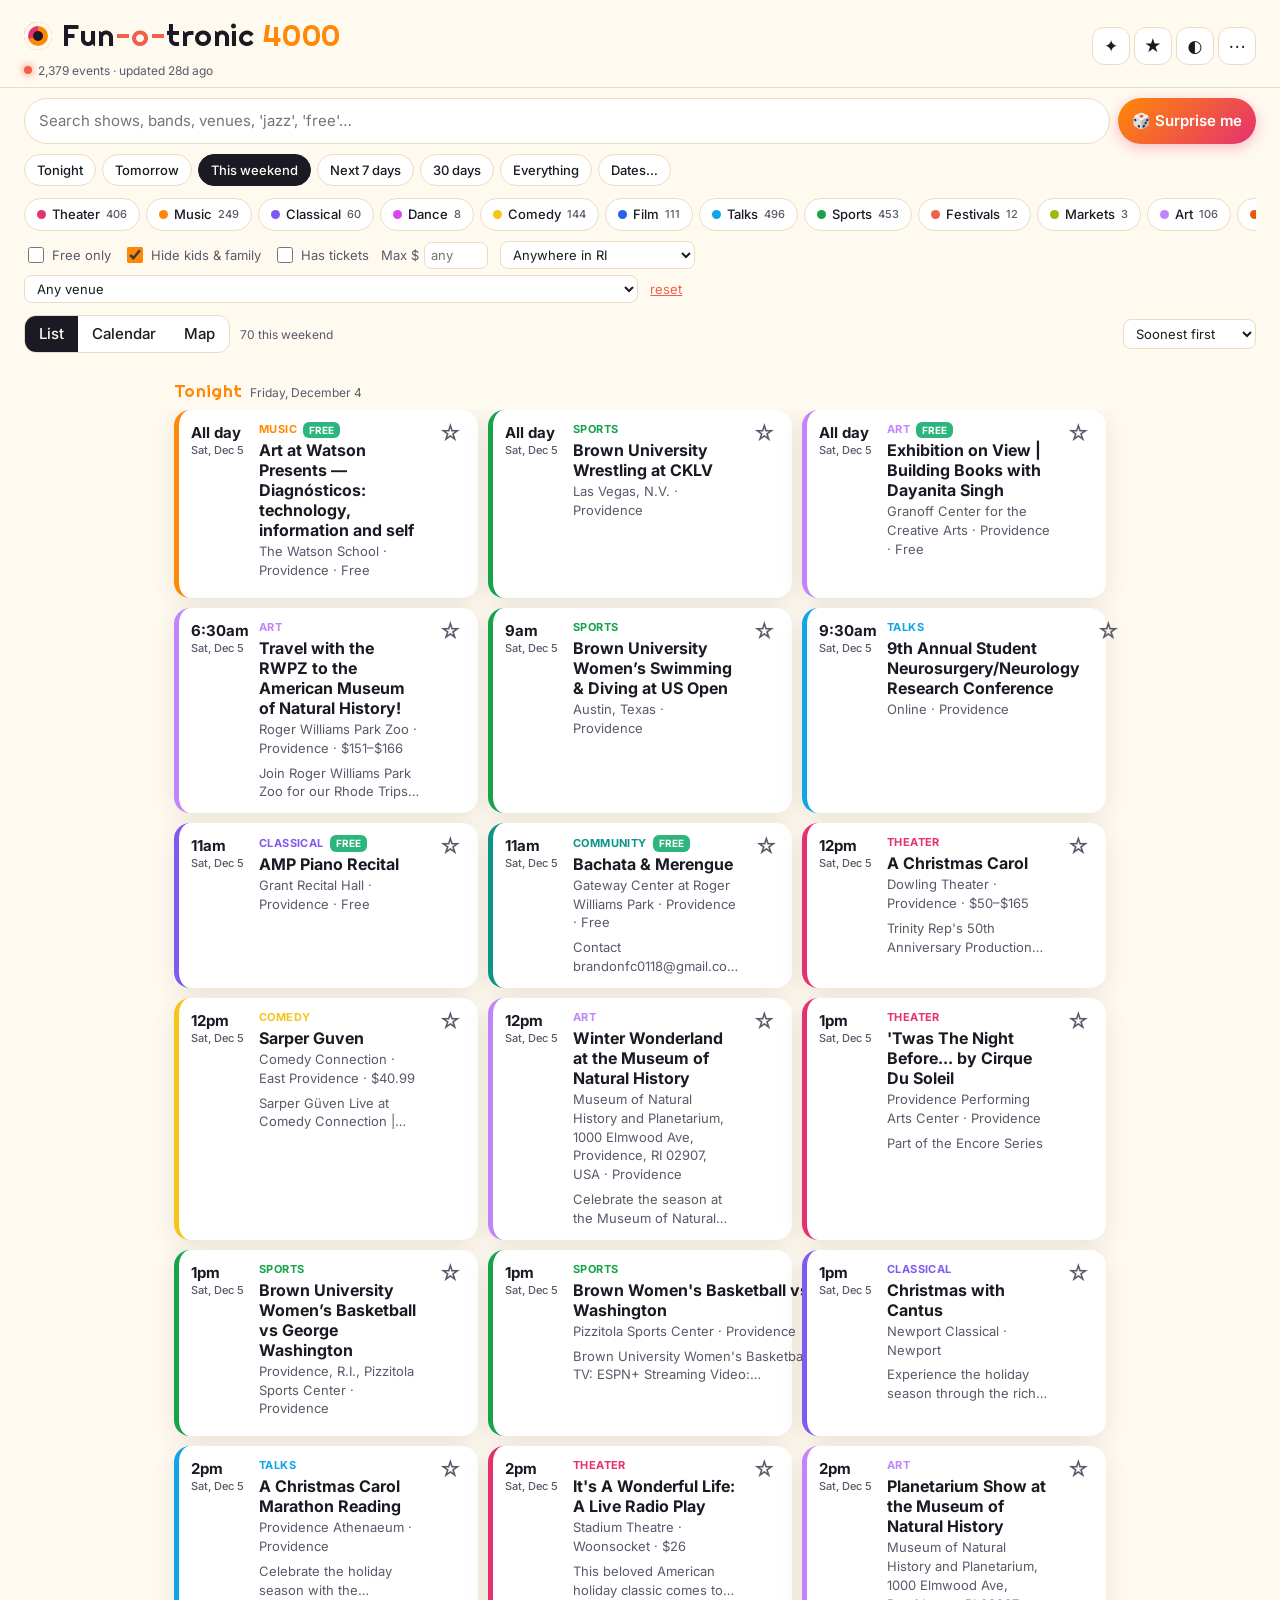
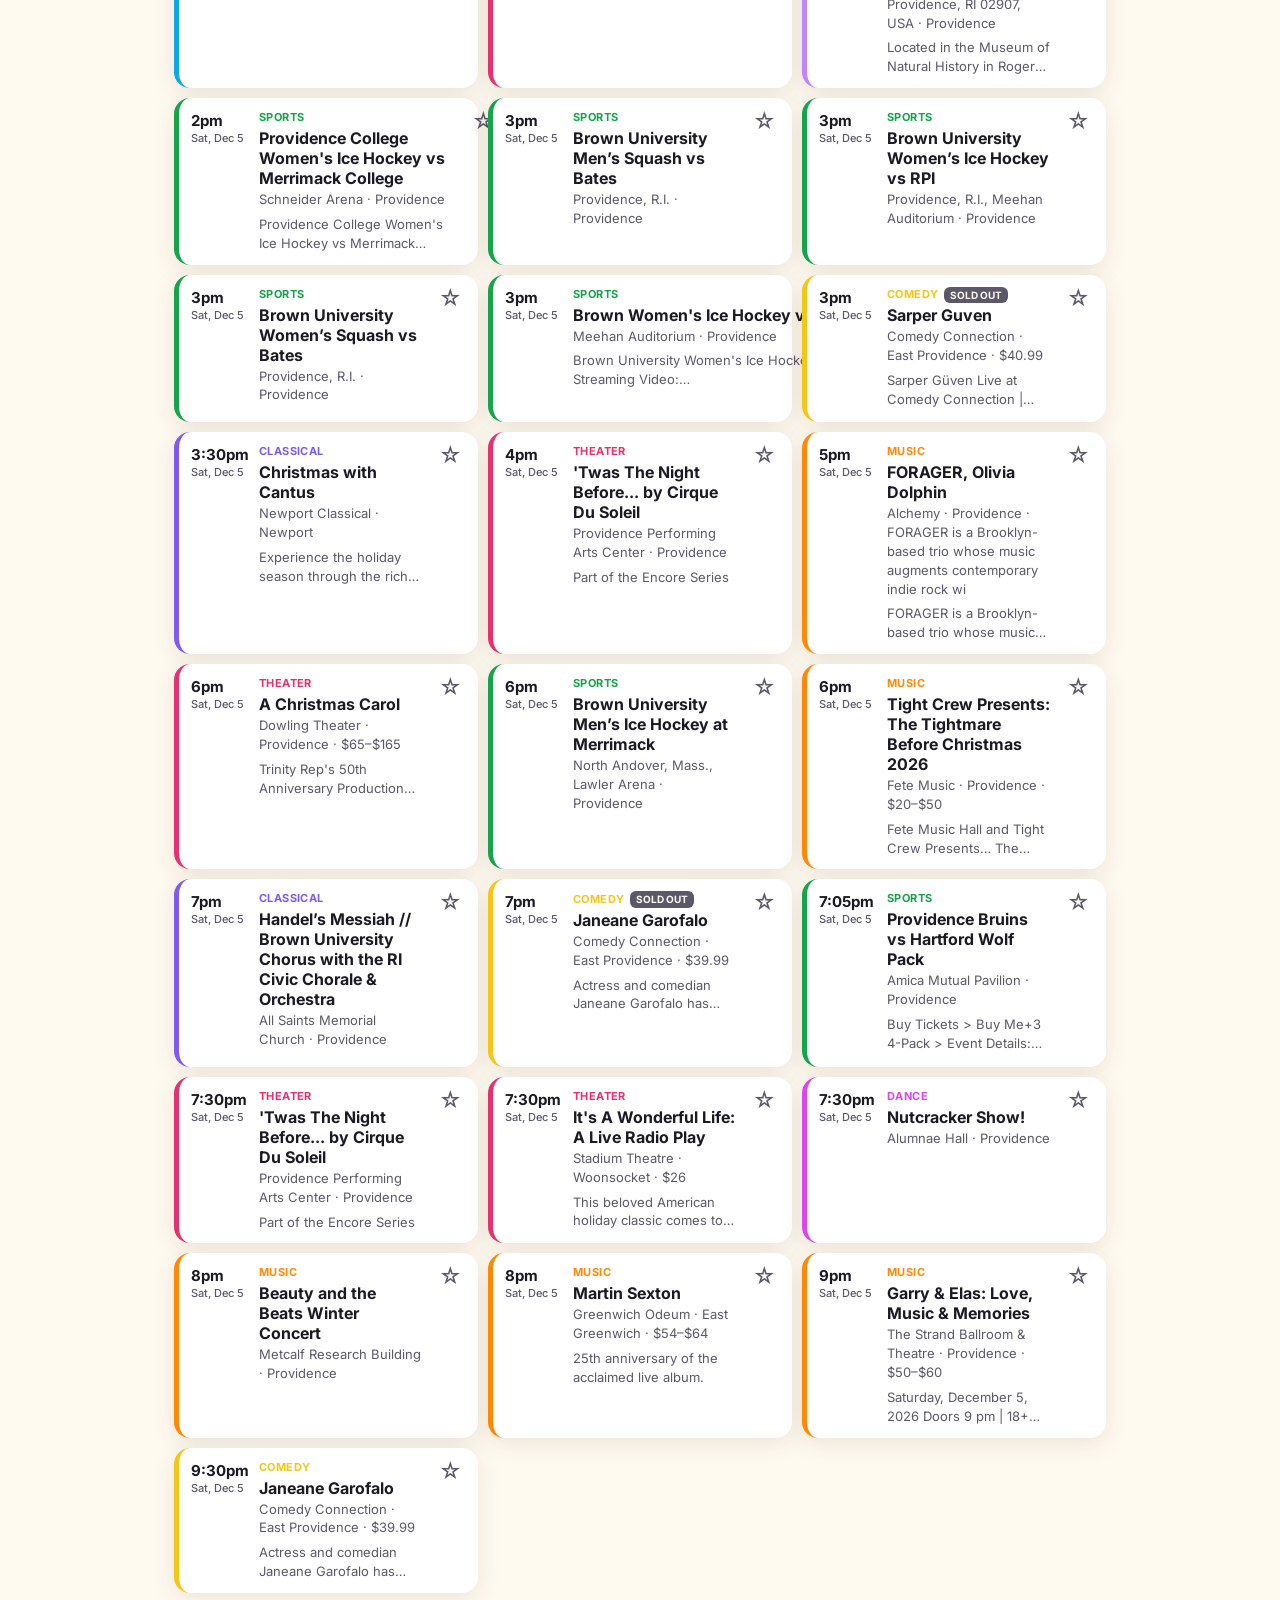
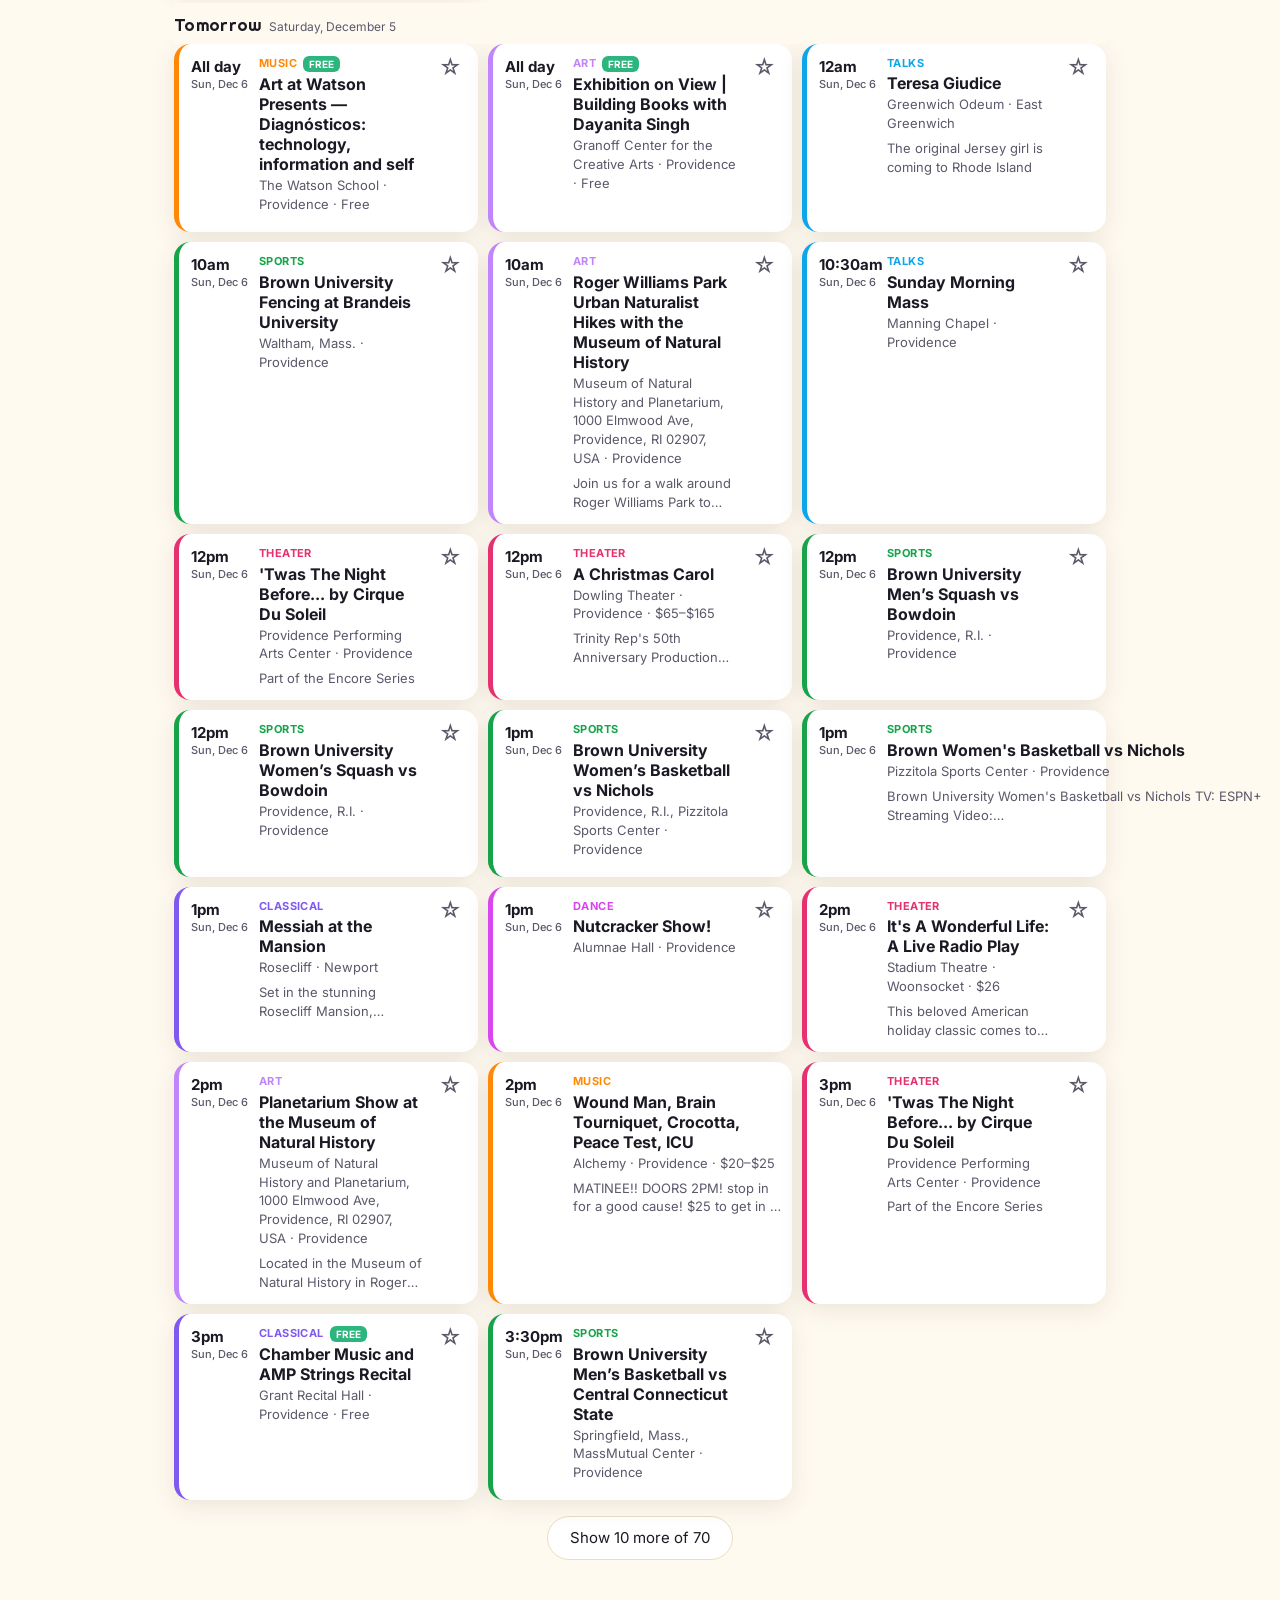
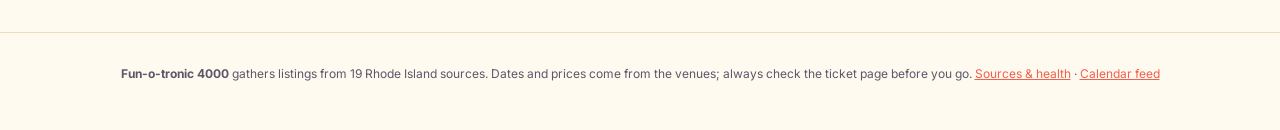
==== site/index.html @ 7a74b544 "Fun-o-tronic 4000: RI events aggregator — 19 scrapers, static app, 6-hourly refresh, digest Co-Autho" ====
<!doctype html>
<html lang="en">
<head>
<meta charset="utf-8">
<meta name="viewport" content="width=device-width, initial-scale=1, viewport-fit=cover">
<meta name="robots" content="noindex, nofollow">
<meta name="theme-color" content="#0f0e17">
<meta name="description" content="What's on in Providence and across Rhode Island — theater, music, film, talks, sports and more, in one place.">
<title>Fun-o-tronic 4000</title>
<link rel="icon" href="data:image/svg+xml,%3Csvg xmlns='http://www.w3.org/2000/svg' viewBox='0 0 64 64'%3E%3Ccircle cx='32' cy='32' r='30' fill='%23ff8906'/%3E%3Ccircle cx='32' cy='32' r='12' fill='%230f0e17'/%3E%3Ccircle cx='32' cy='32' r='5' fill='%23f25f4c'/%3E%3C/svg%3E">
<link rel="manifest" href="manifest.webmanifest">
<link rel="preconnect" href="https://fonts.googleapis.com">
<link rel="stylesheet" href="https://fonts.googleapis.com/css2?family=Righteous&family=Inter:wght@400;500;600;700&display=swap">
<link rel="stylesheet" href="style.css">
</head>
<body>
<header class="masthead">
  <div class="brand">
    <span class="dial" aria-hidden="true"><span></span></span>
    <h1>Fun<span class="o">-o-</span>tronic <span class="num">4000</span></h1>
  </div>
  <div class="status" id="status" title="When the listings were last refreshed">
    <span class="led" id="led"></span><span id="statusText">warming up…</span>
  </div>
  <div class="masthead-actions">
    <button class="icon-btn" id="btnNew" title="New since your last visit" aria-label="What's new"><span class="ico">✦</span><span class="badge" id="newCount" hidden></span></button>
    <button class="icon-btn" id="btnStars" title="Your picks" aria-label="Your picks">★<span class="badge" id="starCount" hidden></span></button>
    <button class="icon-btn" id="btnTheme" title="Light / dark" aria-label="Toggle theme">◐</button>
    <button class="icon-btn" id="btnMore" title="Subscribe & settings" aria-label="Settings">⋯</button>
  </div>
</header>

<nav class="panel" aria-label="Filters">
  <div class="search-row">
    <input type="search" id="q" placeholder="Search shows, bands, venues, 'jazz', 'free'…" autocomplete="off" aria-label="Search">
    <button class="surprise" id="btnSurprise" title="Pick something for me">🎲 Surprise me</button>
  </div>

  <div class="chips when" id="whenChips" role="tablist" aria-label="When">
    <button data-when="tonight">Tonight</button>
    <button data-when="tomorrow">Tomorrow</button>
    <button data-when="weekend" class="on">This weekend</button>
    <button data-when="week">Next 7 days</button>
    <button data-when="month">30 days</button>
    <button data-when="all">Everything</button>
    <button data-when="custom" id="customWhen">Dates…</button>
  </div>
  <div class="custom-range" id="customRange" hidden>
    <label>From <input type="date" id="fromDate"></label>
    <label>To <input type="date" id="toDate"></label>
  </div>

  <div class="chips cats" id="catChips" aria-label="Categories"></div>

  <div class="toggles">
    <label class="tog"><input type="checkbox" id="freeOnly"> Free only</label>
    <label class="tog"><input type="checkbox" id="hideKids" checked> Hide kids &amp; family</label>
    <label class="tog"><input type="checkbox" id="ticketsOnly"> Has tickets</label>
    <label class="tog price">Max $<input type="number" id="maxPrice" min="0" step="5" placeholder="any" inputmode="numeric"></label>
    <select id="areaSel" aria-label="Area">
      <option value="">Anywhere in RI</option>
      <option value="hill">College Hill &amp; East Side</option>
      <option value="pvd">Providence</option>
      <option value="metro">Providence metro</option>
      <option value="newport">Newport &amp; the islands</option>
      <option value="south">South County &amp; Westerly</option>
      <option value="north">Blackstone Valley &amp; north</option>
    </select>
    <select id="venueSel" aria-label="Venue"><option value="">Any venue</option></select>
    <button class="linkish" id="btnReset">reset</button>
  </div>
</nav>

<div class="viewbar">
  <div class="seg" role="tablist" aria-label="View">
    <button data-view="list" class="on">List</button>
    <button data-view="cal">Calendar</button>
    <button data-view="map">Map</button>
  </div>
  <div class="count" id="count"></div>
  <select id="sortSel" aria-label="Sort">
    <option value="time">Soonest first</option>
    <option value="new">Newest listings</option>
    <option value="price">Cheapest first</option>
    <option value="az">A → Z</option>
  </select>
</div>

<main id="main">
  <section id="listView" class="view"></section>
  <section id="calView" class="view" hidden>
    <div class="cal-head">
      <button id="calPrev" aria-label="Previous month">‹</button>
      <h2 id="calTitle"></h2>
      <button id="calNext" aria-label="Next month">›</button>
    </div>
    <div class="cal-grid" id="calGrid"></div>
    <div id="calDay"></div>
  </section>
  <section id="mapView" class="view" hidden>
    <div id="map"></div>
    <p class="hint">Tap a pin for that venue's upcoming shows. Pins are sized by how much is on.</p>
  </section>
</main>

<footer class="foot">
  <p><strong>Fun-o-tronic 4000</strong> gathers listings from <span id="srcCount">—</span> Rhode Island sources. Dates and prices come from the venues; always check the ticket page before you go.
  <a href="#" id="btnSources">Sources &amp; health</a> · <a href="feed.ics" id="feedLink">Calendar feed</a></p>
</footer>

<!-- Event detail sheet -->
<div class="sheet-backdrop" id="backdrop" hidden></div>
<aside class="sheet" id="sheet" hidden aria-modal="true" role="dialog"></aside>

<!-- Toast -->
<div class="toast" id="toast" hidden></div>

<template id="tplCard">
  <article class="card" tabindex="0">
    <div class="when"><span class="t"></span><span class="d"></span></div>
    <div class="body">
      <div class="top">
        <span class="cat"></span>
        <span class="flags"></span>
      </div>
      <h3 class="title"></h3>
      <div class="where"></div>
      <p class="sum"></p>
    </div>
    <button class="star" aria-label="Save">☆</button>
  </article>
</template>

<script src="app.js" defer></script>
</body>
</html>
---- site/style.css ----
/* Fun-o-tronic 4000 — warm, lively, a little bit jukebox. Mobile first. */
:root {
  --bg: #fffaf0;
  --bg2: #fff3df;
  --panel: #ffffff;
  --ink: #1b1a24;
  --ink2: #5b586a;
  --line: #ecdcc3;
  --accent: #ff8906;
  --accent2: #f25f4c;
  --accent3: #e53170;
  --ok: #2cb67d;
  --shadow: 0 6px 24px rgba(60, 30, 0, .10);
  --radius: 16px;
  --font-display: "Righteous", "Inter", system-ui, sans-serif;
  --font: "Inter", system-ui, -apple-system, Segoe UI, Roboto, sans-serif;
  /* category colours */
  --c-theater: #e53170; --c-music: #ff8906; --c-classical: #7f5af0; --c-dance: #d946ef;
  --c-comedy: #f5c518; --c-film: #2563eb; --c-talk: #0ea5e9; --c-sports: #16a34a;
  --c-festival: #f25f4c; --c-market: #a3b60a; --c-art: #c084fc; --c-family: #fb7185;
  --c-food: #ea580c; --c-community: #0d9488; --c-other: #94a3b8;
}
@media (prefers-color-scheme: dark) {
  :root:not([data-theme="light"]) {
    --bg: #0f0e17; --bg2: #16151f; --panel: #1c1b27; --ink: #fffffe; --ink2: #a7a9be;
    --line: #2a2838; --shadow: 0 8px 28px rgba(0,0,0,.45);
  }
}
:root[data-theme="dark"] {
  --bg: #0f0e17; --bg2: #16151f; --panel: #1c1b27; --ink: #fffffe; --ink2: #a7a9be;
  --line: #2a2838; --shadow: 0 8px 28px rgba(0,0,0,.45);
}

* { box-sizing: border-box; }
html { -webkit-text-size-adjust: 100%; }
body {
  margin: 0; background: var(--bg); color: var(--ink); font-family: var(--font);
  font-size: 15px; line-height: 1.45;
  padding-bottom: env(safe-area-inset-bottom);
}
a { color: var(--accent2); }
button, input, select { font: inherit; color: inherit; }
button { cursor: pointer; }
[hidden] { display: none !important; }

/* ---------- masthead ---------- */
.masthead {
  display: grid; grid-template-columns: 1fr auto; grid-template-areas: "brand actions" "status actions"; align-items: center; gap: 4px 12px;
  padding: 12px 16px 6px; background: var(--bg);
  position: sticky; top: 0; z-index: 20; border-bottom: 1px solid var(--line);
}
.brand { grid-area: brand; display: flex; align-items: center; gap: 10px; min-width: 0; }
.brand h1 {
  font-family: var(--font-display); font-weight: 400; font-size: 21px; margin: 0; letter-spacing: .5px;
  white-space: nowrap; overflow: hidden; text-overflow: ellipsis;
}
.brand .o { color: var(--accent2); }
.brand .num { color: var(--accent); }
.dial {
  width: 28px; height: 28px; border-radius: 50%; flex: none;
  background: conic-gradient(var(--accent) 0 70%, var(--accent3) 70% 100%);
  display: grid; place-items: center; box-shadow: inset 0 0 0 4px var(--bg);
}
.dial span { width: 10px; height: 10px; border-radius: 50%; background: var(--ink); }
.status { grid-area: status; font-size: 12px; color: var(--ink2); display: flex; align-items: center; gap: 6px; }
.led { width: 8px; height: 8px; border-radius: 50%; background: var(--ok); box-shadow: 0 0 8px var(--ok); animation: blink 2.4s infinite; }
.led.warn { background: var(--accent); box-shadow: 0 0 8px var(--accent); }
.led.bad { background: var(--accent2); box-shadow: 0 0 8px var(--accent2); animation: none; }
@keyframes blink { 50% { opacity: .35; } }
.masthead-actions { grid-area: actions; display: flex; gap: 4px; }
.icon-btn {
  position: relative; width: 38px; height: 38px; border-radius: 12px; border: 1px solid var(--line);
  background: var(--panel); font-size: 17px; display: grid; place-items: center;
}
.icon-btn .badge {
  position: absolute; top: -6px; right: -6px; min-width: 18px; height: 18px; padding: 0 5px;
  border-radius: 9px; background: var(--accent3); color: #fff; font-size: 11px; font-weight: 700;
  display: grid; place-items: center; line-height: 1;
}
.icon-btn.lit { border-color: var(--accent); color: var(--accent); }

/* ---------- filter panel ---------- */
.panel { padding: 10px 16px 6px; display: grid; gap: 8px; }
.search-row { display: flex; gap: 8px; }
#q {
  flex: 1; min-width: 0; padding: 11px 14px; border-radius: 999px; border: 1px solid var(--line);
  background: var(--panel); outline: none;
}
#q:focus { border-color: var(--accent); box-shadow: 0 0 0 3px rgba(255,137,6,.2); }
.surprise {
  border: none; border-radius: 999px; padding: 0 14px; background: linear-gradient(135deg, var(--accent), var(--accent3));
  color: #fff; font-weight: 600; white-space: nowrap; box-shadow: 0 4px 14px rgba(229,49,112,.3);
}
.surprise:active { transform: scale(.97); }

.chips { display: flex; gap: 6px; overflow-x: auto; scrollbar-width: none; padding: 2px 0; -webkit-overflow-scrolling: touch; }
.chips::-webkit-scrollbar { display: none; }
.chips button {
  flex: none; border: 1px solid var(--line); background: var(--panel); color: var(--ink);
  padding: 6px 12px; border-radius: 999px; font-size: 13px; font-weight: 500; display: inline-flex; align-items: center; gap: 6px;
}
.chips.when button.on { background: var(--ink); color: var(--bg); border-color: var(--ink); }
.chips.cats button .dot { width: 9px; height: 9px; border-radius: 50%; background: var(--cc, var(--c-other)); }
.chips.cats button.on { border-color: var(--cc); background: color-mix(in srgb, var(--cc) 18%, var(--panel)); }
.chips.cats button .n { color: var(--ink2); font-size: 11px; }
.custom-range { display: flex; gap: 12px; font-size: 13px; color: var(--ink2); }
.custom-range input { margin-left: 4px; padding: 4px 6px; border-radius: 8px; border: 1px solid var(--line); background: var(--panel); }

.toggles { display: flex; flex-wrap: wrap; gap: 6px 12px; align-items: center; font-size: 13px; }
.tog { display: inline-flex; align-items: center; gap: 5px; color: var(--ink2); }
.tog input[type=checkbox] { accent-color: var(--accent); width: 16px; height: 16px; }
.tog.price input { width: 64px; padding: 3px 6px; border-radius: 8px; border: 1px solid var(--line); background: var(--panel); }
.toggles select { padding: 4px 8px; border-radius: 8px; border: 1px solid var(--line); background: var(--panel); max-width: 48vw; }
.linkish { border: none; background: none; color: var(--accent2); text-decoration: underline; padding: 0; }

/* ---------- view bar ---------- */
.viewbar { display: flex; align-items: center; gap: 10px; padding: 6px 16px; }
.seg { display: inline-flex; border: 1px solid var(--line); border-radius: 12px; overflow: hidden; background: var(--panel); }
.seg button { border: none; background: none; padding: 7px 14px; font-weight: 500; }
.seg button.on { background: var(--ink); color: var(--bg); }
.count { flex: 1; font-size: 12px; color: var(--ink2); }
#sortSel { padding: 5px 8px; border-radius: 8px; border: 1px solid var(--line); background: var(--panel); font-size: 13px; }

/* ---------- list ---------- */
main { padding: 0 16px 24px; max-width: 980px; margin: 0 auto; }
.day-head {
  position: sticky; top: 61px; z-index: 5; background: var(--bg); padding: 10px 0 6px; margin-top: 10px;
  font-family: var(--font-display); font-size: 17px; letter-spacing: .3px; display: flex; align-items: baseline; gap: 8px;
}
.day-head small { font-family: var(--font); color: var(--ink2); font-size: 12px; letter-spacing: 0; }
.day-head.today { color: var(--accent); }
.card {
  display: grid; grid-template-columns: 58px 1fr 36px; gap: 10px; padding: 12px 10px 12px 12px; margin: 8px 0;
  background: var(--panel); border-radius: var(--radius); box-shadow: var(--shadow); border-left: 5px solid var(--cc, var(--c-other));
  cursor: pointer; outline: none; transition: transform .12s;
}
.card:active { transform: scale(.995); }
.card:focus-visible { box-shadow: 0 0 0 3px var(--accent); }
.card .when { display: flex; flex-direction: column; font-weight: 700; font-size: 15px; line-height: 1.2; padding-top: 2px; }
.card .when .d { font-weight: 500; font-size: 11px; color: var(--ink2); margin-top: 2px; }
.card .top { display: flex; gap: 6px; align-items: center; flex-wrap: wrap; margin-bottom: 2px; }
.cat { font-size: 11px; font-weight: 700; letter-spacing: .4px; text-transform: uppercase; color: var(--cc, var(--c-other)); }
.flags { display: inline-flex; gap: 4px; }
.flag { font-size: 10px; font-weight: 700; padding: 1px 6px; border-radius: 6px; background: var(--bg2); color: var(--ink2); }
.flag.free { background: var(--ok); color: #fff; }
.flag.new { background: var(--accent3); color: #fff; }
.flag.sale { background: var(--accent); color: #fff; }
.flag.soldout { background: var(--ink2); color: var(--bg); }
.card .title { margin: 0; font-size: 16px; font-weight: 700; line-height: 1.25; }
.card .where { color: var(--ink2); font-size: 13px; margin-top: 2px; }
.card .sum { margin: 6px 0 0; font-size: 13px; color: var(--ink2); display: -webkit-box; -webkit-line-clamp: 2; -webkit-box-orient: vertical; overflow: hidden; }
.card .star { border: none; background: none; font-size: 22px; color: var(--ink2); align-self: start; padding: 0; line-height: 1; }
.card .star.on { color: var(--accent); }
.empty { text-align: center; color: var(--ink2); padding: 48px 16px; }
.empty h3 { font-family: var(--font-display); font-weight: 400; color: var(--ink); }
.more { display: block; margin: 16px auto; padding: 10px 22px; border-radius: 999px; border: 1px solid var(--line); background: var(--panel); }

@media (min-width: 720px) {
  .masthead { padding: 14px 24px 8px; }
  .brand h1 { font-size: 30px; }
  .panel, .viewbar { padding-left: 24px; padding-right: 24px; }
  main { padding: 0 24px 32px; }
  .cards-grid { display: grid; grid-template-columns: repeat(auto-fill, minmax(300px, 1fr)); gap: 10px; }
  .cards-grid .card { margin: 0; }
}

/* ---------- calendar ---------- */
.cal-head { display: flex; align-items: center; justify-content: space-between; padding: 12px 0 6px; }
.cal-head h2 { font-family: var(--font-display); font-weight: 400; font-size: 20px; margin: 0; }
.cal-head button { width: 36px; height: 36px; border-radius: 10px; border: 1px solid var(--line); background: var(--panel); font-size: 20px; }
.cal-grid { display: grid; grid-template-columns: repeat(7, 1fr); gap: 4px; }
.cal-grid .dow { text-align: center; font-size: 11px; color: var(--ink2); padding: 4px 0; text-transform: uppercase; letter-spacing: .5px; }
.cal-cell {
  aspect-ratio: 1 / 1.05; border-radius: 10px; background: var(--panel); border: 1px solid var(--line); padding: 4px;
  display: flex; flex-direction: column; align-items: flex-start; font-size: 12px; cursor: pointer; position: relative; overflow: hidden;
}
.cal-cell.pad { background: transparent; border-color: transparent; cursor: default; }
.cal-cell.today { border-color: var(--accent); }
.cal-cell.sel { background: var(--ink); color: var(--bg); }
.cal-cell .n { font-weight: 600; }
.cal-cell .cnt { margin-top: auto; font-size: 10px; color: var(--ink2); }
.cal-cell.sel .cnt { color: var(--bg); opacity: .8; }
.cal-cell .dots { display: flex; flex-wrap: wrap; gap: 2px; margin-top: 3px; }
.cal-cell .dots i { width: 6px; height: 6px; border-radius: 50%; display: block; }
.cal-cell .heat { position: absolute; inset: auto 0 0 0; height: 3px; background: var(--accent); opacity: .7; }
#calDay { margin-top: 12px; }

/* ---------- map ---------- */
#map { height: 62vh; min-height: 360px; border-radius: var(--radius); overflow: hidden; margin-top: 10px; box-shadow: var(--shadow); background: var(--bg2); }
.hint { color: var(--ink2); font-size: 12px; text-align: center; }
.leaflet-popup-content { font-family: var(--font); font-size: 13px; }
.leaflet-popup-content a { display: block; margin-top: 4px; }

/* ---------- sheet ---------- */
.sheet-backdrop { position: fixed; inset: 0; background: rgba(0,0,0,.45); z-index: 40; backdrop-filter: blur(2px); }
.sheet {
  position: fixed; left: 0; right: 0; bottom: 0; z-index: 50; max-height: 92vh; overflow: auto;
  background: var(--panel); border-radius: 22px 22px 0 0; box-shadow: 0 -10px 40px rgba(0,0,0,.3);
  padding: 8px 18px calc(20px + env(safe-area-inset-bottom)); animation: up .22s ease-out;
}
@keyframes up { from { transform: translateY(40px); opacity: 0; } }
@media (min-width: 720px) {
  .sheet { left: 50%; right: auto; bottom: auto; top: 6vh; width: 620px; transform: translateX(-50%); border-radius: 22px; max-height: 88vh; }
}
.sheet .grip { width: 44px; height: 5px; border-radius: 3px; background: var(--line); margin: 4px auto 12px; }
.sheet .hero { width: calc(100% + 36px); margin: 0 -18px 12px; max-height: 240px; object-fit: cover; display: block; }
.sheet h2 { font-size: 22px; line-height: 1.2; margin: 6px 0 4px; }
.sheet .meta { color: var(--ink2); font-size: 14px; display: grid; gap: 3px; margin: 8px 0 12px; }
.sheet .meta b { color: var(--ink); font-weight: 600; }
.sheet .actions { display: flex; flex-wrap: wrap; gap: 8px; margin: 14px 0; }
.btn {
  border: 1px solid var(--line); background: var(--bg2); color: var(--ink); padding: 10px 14px; border-radius: 12px;
  font-weight: 600; text-decoration: none; display: inline-flex; align-items: center; gap: 6px; font-size: 14px;
}
.btn.primary { background: var(--accent); border-color: var(--accent); color: #1b1a24; }
.btn.tickets { background: var(--accent3); border-color: var(--accent3); color: #fff; }
.sheet .desc { font-size: 14px; color: var(--ink); white-space: pre-line; }
.sheet .desc.clamp { display: -webkit-box; -webkit-line-clamp: 6; -webkit-box-orient: vertical; overflow: hidden; }
.sheet .fine { font-size: 12px; color: var(--ink2); margin-top: 14px; }
.sheet .close { position: absolute; top: 10px; right: 12px; width: 34px; height: 34px; border-radius: 50%; border: none; background: var(--bg2); font-size: 18px; }
.sheet .conflict { background: color-mix(in srgb, var(--accent2) 15%, var(--panel)); border: 1px solid var(--accent2); padding: 8px 10px; border-radius: 10px; font-size: 13px; margin: 8px 0; }

.sheet .list-sm .card { box-shadow: none; border: 1px solid var(--line); border-left-width: 5px; }
.health { font-size: 13px; }
.health table { width: 100%; border-collapse: collapse; }
.health td { padding: 5px 4px; border-bottom: 1px solid var(--line); vertical-align: top; }
.health .bad td:first-child { color: var(--accent2); }
.health code { font-size: 11px; color: var(--ink2); word-break: break-all; }
.kv { display: grid; gap: 10px; font-size: 14px; }
.kv input[type=url], .kv input[type=text] { width: 100%; padding: 9px 12px; border-radius: 10px; border: 1px solid var(--line); background: var(--bg); }

/* ---------- toast ---------- */
.toast {
  position: fixed; left: 50%; bottom: 24px; transform: translateX(-50%); z-index: 60; background: var(--ink); color: var(--bg);
  padding: 10px 16px; border-radius: 999px; font-size: 14px; box-shadow: var(--shadow); max-width: 90vw;
}

/* ---------- footer ---------- */
.foot { padding: 20px 16px 36px; color: var(--ink2); font-size: 12px; text-align: center; border-top: 1px solid var(--line); margin-top: 24px; }
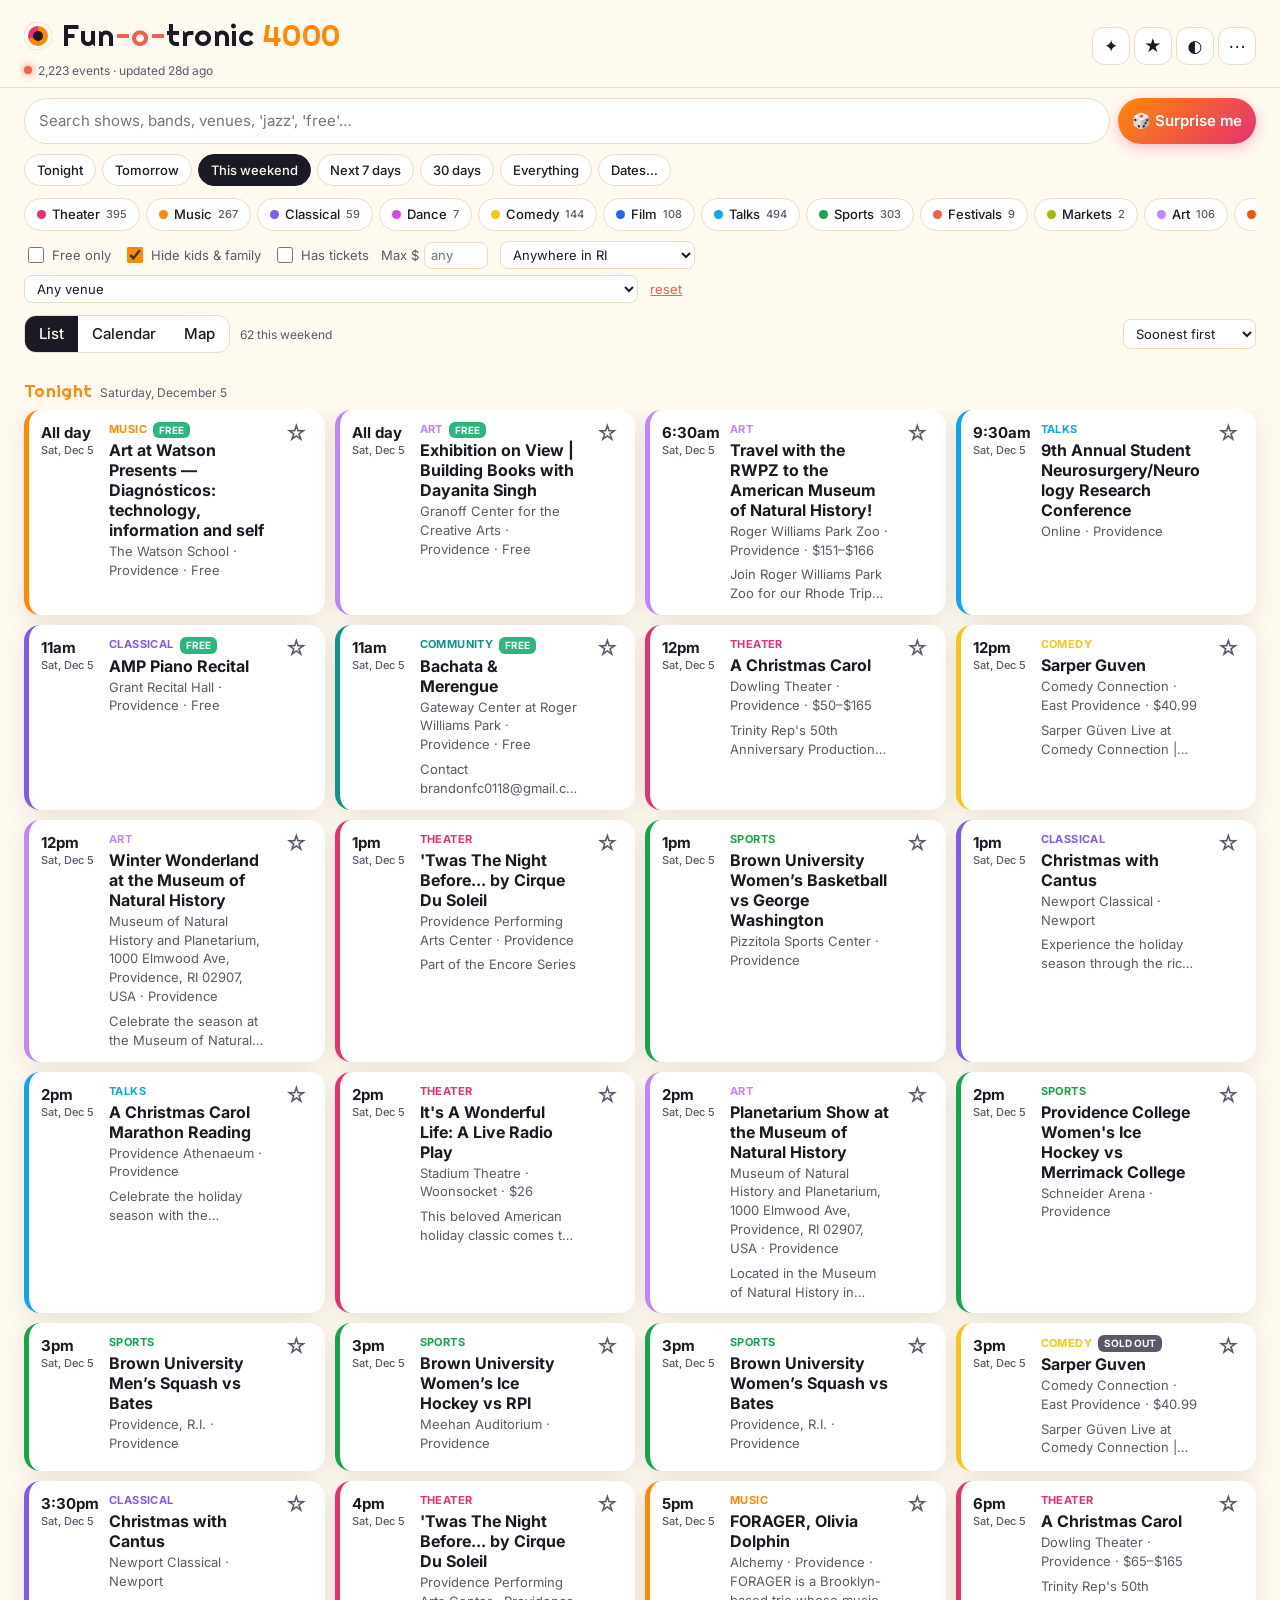
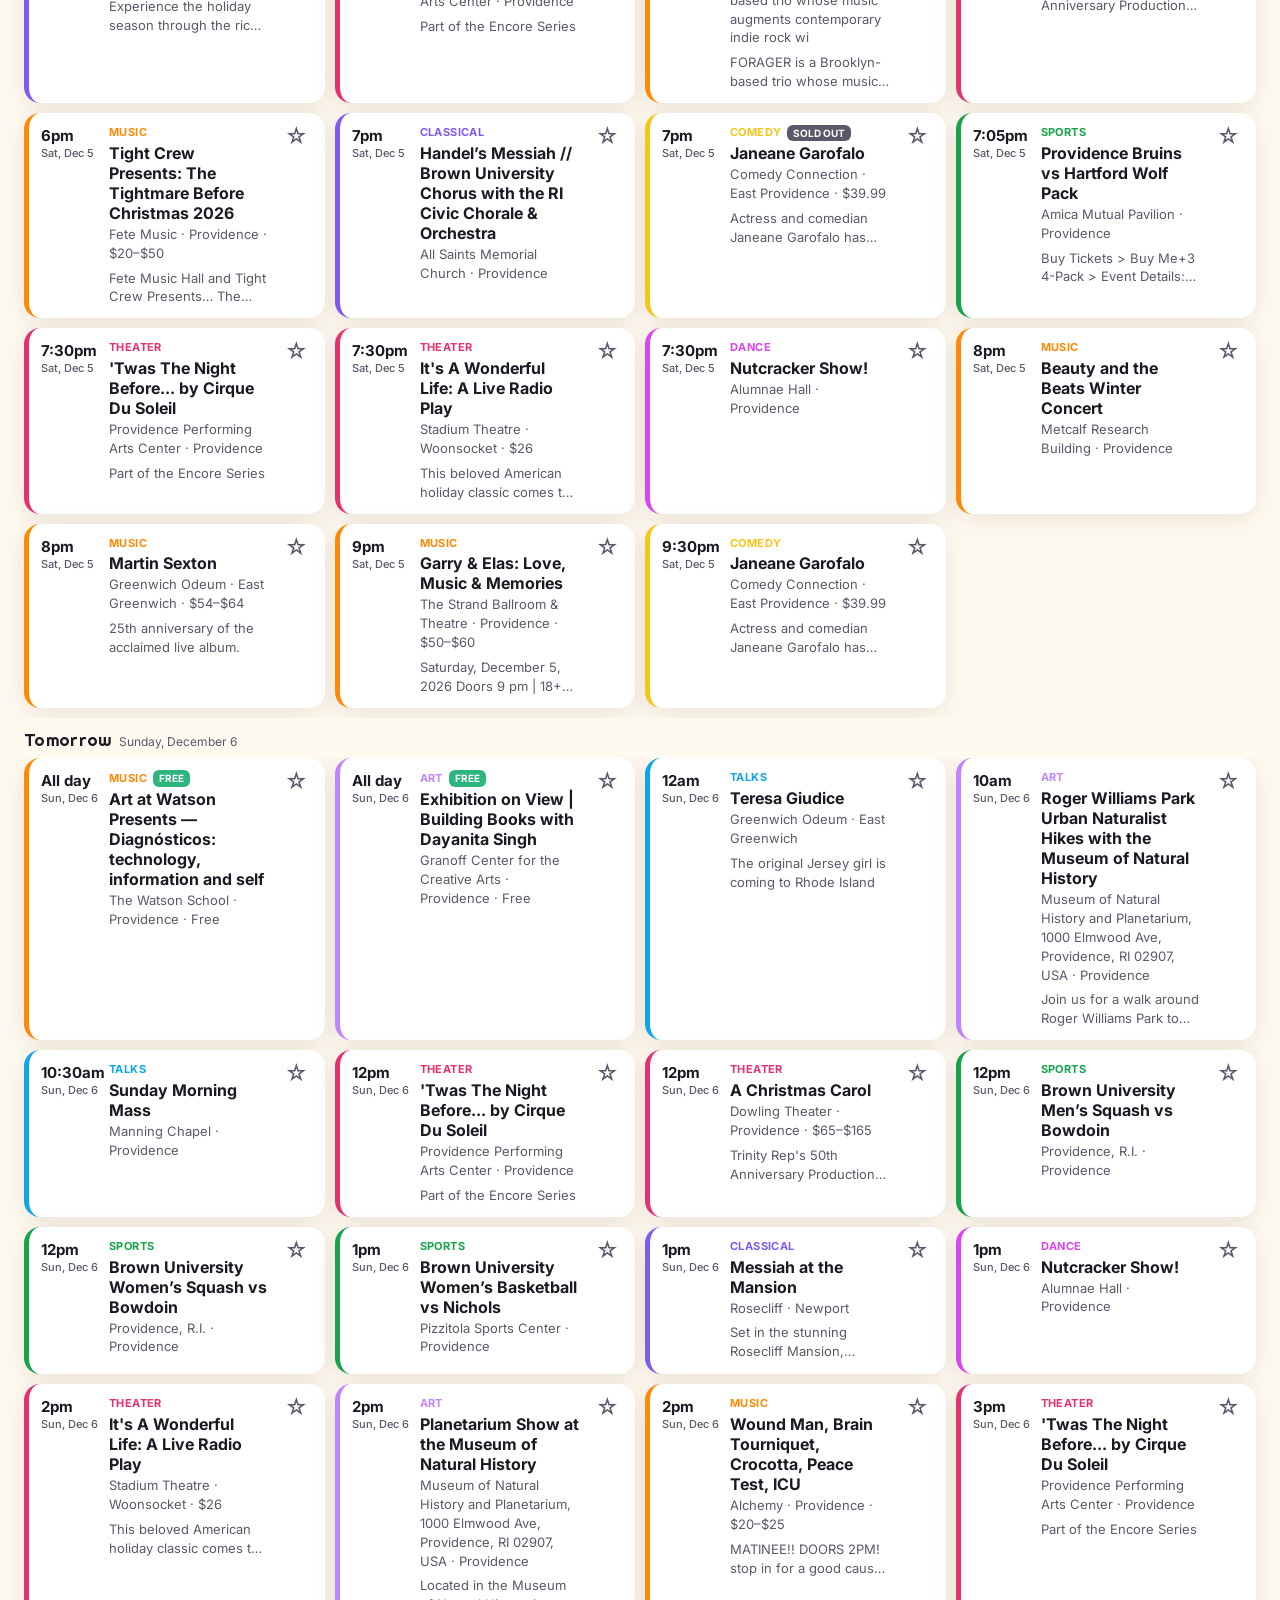
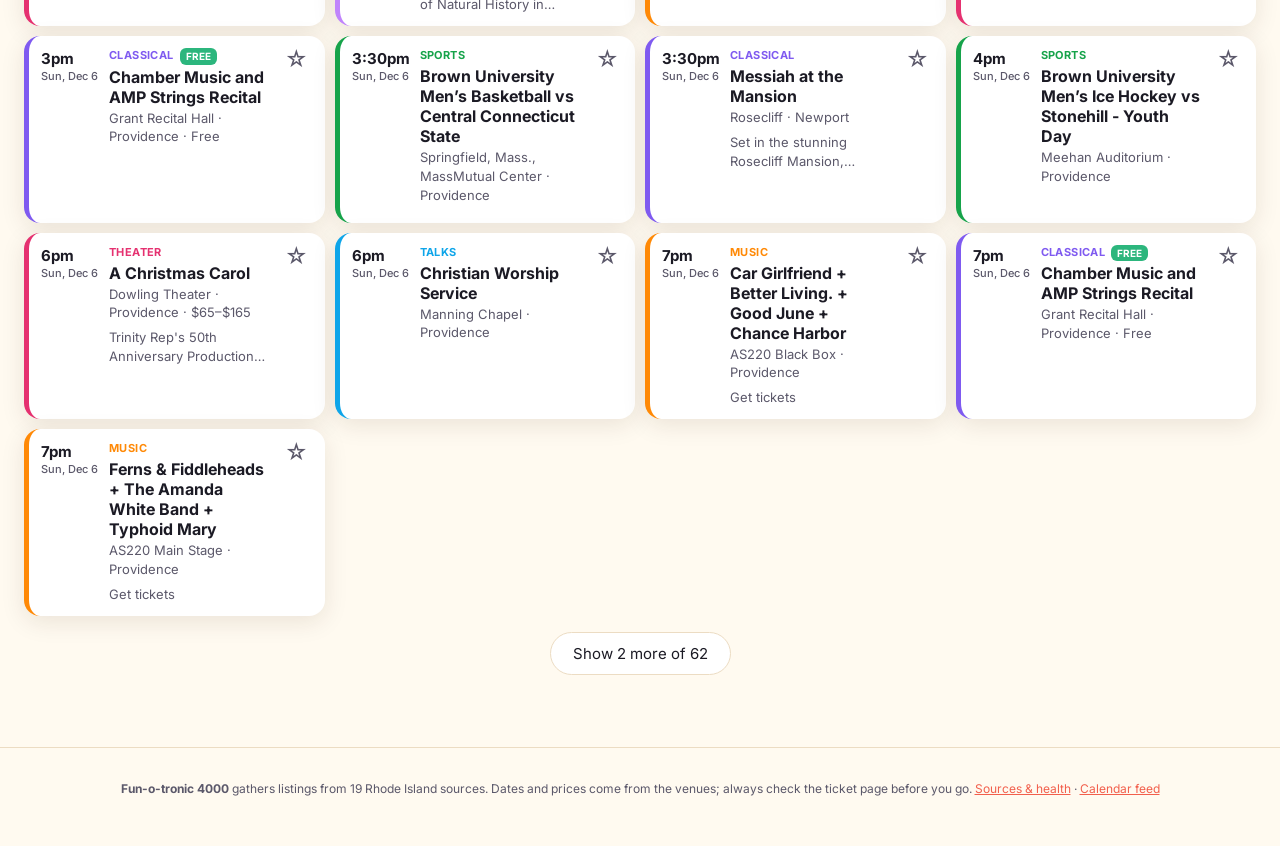
==== commit 73dff182: "Map honours the date filter; only the calendar ignores it Co-Authored-By: Claude Fable 5.1 <noreply@" ====
--- a/site/index.html
+++ b/site/index.html
@@ -99,7 +99,7 @@
   </section>
   <section id="mapView" class="view" hidden>
     <div id="map"></div>
-    <p class="hint">Tap a pin for that venue's upcoming shows. Pins are sized by how much is on.</p>
+    <p class="hint">Pins follow the date and category filters above; tap one for that venue's shows. Pins are sized by how much is on.</p>
   </section>
 </main>
 
--- a/site/style.css
+++ b/site/style.css
@@ -122,9 +122,9 @@
 #sortSel { padding: 5px 8px; border-radius: 8px; border: 1px solid var(--line); background: var(--panel); font-size: 13px; }
 
 /* ---------- list ---------- */
-main { padding: 0 16px 24px; max-width: 980px; margin: 0 auto; }
+main { padding: 0 16px 24px; max-width: 1400px; margin: 0 auto; }
 .day-head {
-  position: sticky; top: 61px; z-index: 5; background: var(--bg); padding: 10px 0 6px; margin-top: 10px;
+  position: sticky; top: var(--mast-h, 61px); z-index: 5; background: var(--bg); padding: 10px 0 6px; margin-top: 10px;
   font-family: var(--font-display); font-size: 17px; letter-spacing: .3px; display: flex; align-items: baseline; gap: 8px;
 }
 .day-head small { font-family: var(--font); color: var(--ink2); font-size: 12px; letter-spacing: 0; }
@@ -132,8 +132,9 @@
 .card {
   display: grid; grid-template-columns: 58px 1fr 36px; gap: 10px; padding: 12px 10px 12px 12px; margin: 8px 0;
   background: var(--panel); border-radius: var(--radius); box-shadow: var(--shadow); border-left: 5px solid var(--cc, var(--c-other));
-  cursor: pointer; outline: none; transition: transform .12s;
-}
+  cursor: pointer; outline: none; transition: transform .12s; min-width: 0;
+}
+.card .body { min-width: 0; overflow-wrap: anywhere; }
 .card:active { transform: scale(.995); }
 .card:focus-visible { box-shadow: 0 0 0 3px var(--accent); }
 .card .when { display: flex; flex-direction: column; font-weight: 700; font-size: 15px; line-height: 1.2; padding-top: 2px; }
@@ -160,7 +161,7 @@
   .brand h1 { font-size: 30px; }
   .panel, .viewbar { padding-left: 24px; padding-right: 24px; }
   main { padding: 0 24px 32px; }
-  .cards-grid { display: grid; grid-template-columns: repeat(auto-fill, minmax(300px, 1fr)); gap: 10px; }
+  .cards-grid { display: grid; grid-template-columns: repeat(auto-fill, minmax(min(300px, 100%), 1fr)); gap: 10px; }
   .cards-grid .card { margin: 0; }
 }
 
@@ -183,6 +184,17 @@
 .cal-cell .dots { display: flex; flex-wrap: wrap; gap: 2px; margin-top: 3px; }
 .cal-cell .dots i { width: 6px; height: 6px; border-radius: 50%; display: block; }
 .cal-cell .heat { position: absolute; inset: auto 0 0 0; height: 3px; background: var(--accent); opacity: .7; }
+.cal-cell .evs { display: flex; flex-direction: column; gap: 2px; width: 100%; margin-top: 4px; min-width: 0; }
+.cal-cell .ev { display: block; font-size: 11px; line-height: 1.25; color: var(--ink); text-decoration: none; border-left: 3px solid var(--cc, var(--c-other)); padding: 1px 0 1px 5px; border-radius: 2px; white-space: nowrap; overflow: hidden; text-overflow: ellipsis; }
+.cal-cell .ev b { font-weight: 600; color: var(--ink2); }
+.cal-cell .ev:hover { background: var(--bg2); }
+.cal-cell.sel .ev, .cal-cell.sel .ev b { color: var(--bg); }
+.cal-cell .morel { font-size: 10px; color: var(--ink2); padding-left: 8px; }
+.cal-cell.sel .morel { color: var(--bg); opacity: .8; }
+@media (min-width: 720px) {
+  .cal-cell { aspect-ratio: auto; min-height: 168px; padding: 6px; }
+  .cal-cell .cnt { display: none; }
+}
 #calDay { margin-top: 12px; }
 
 /* ---------- map ---------- */
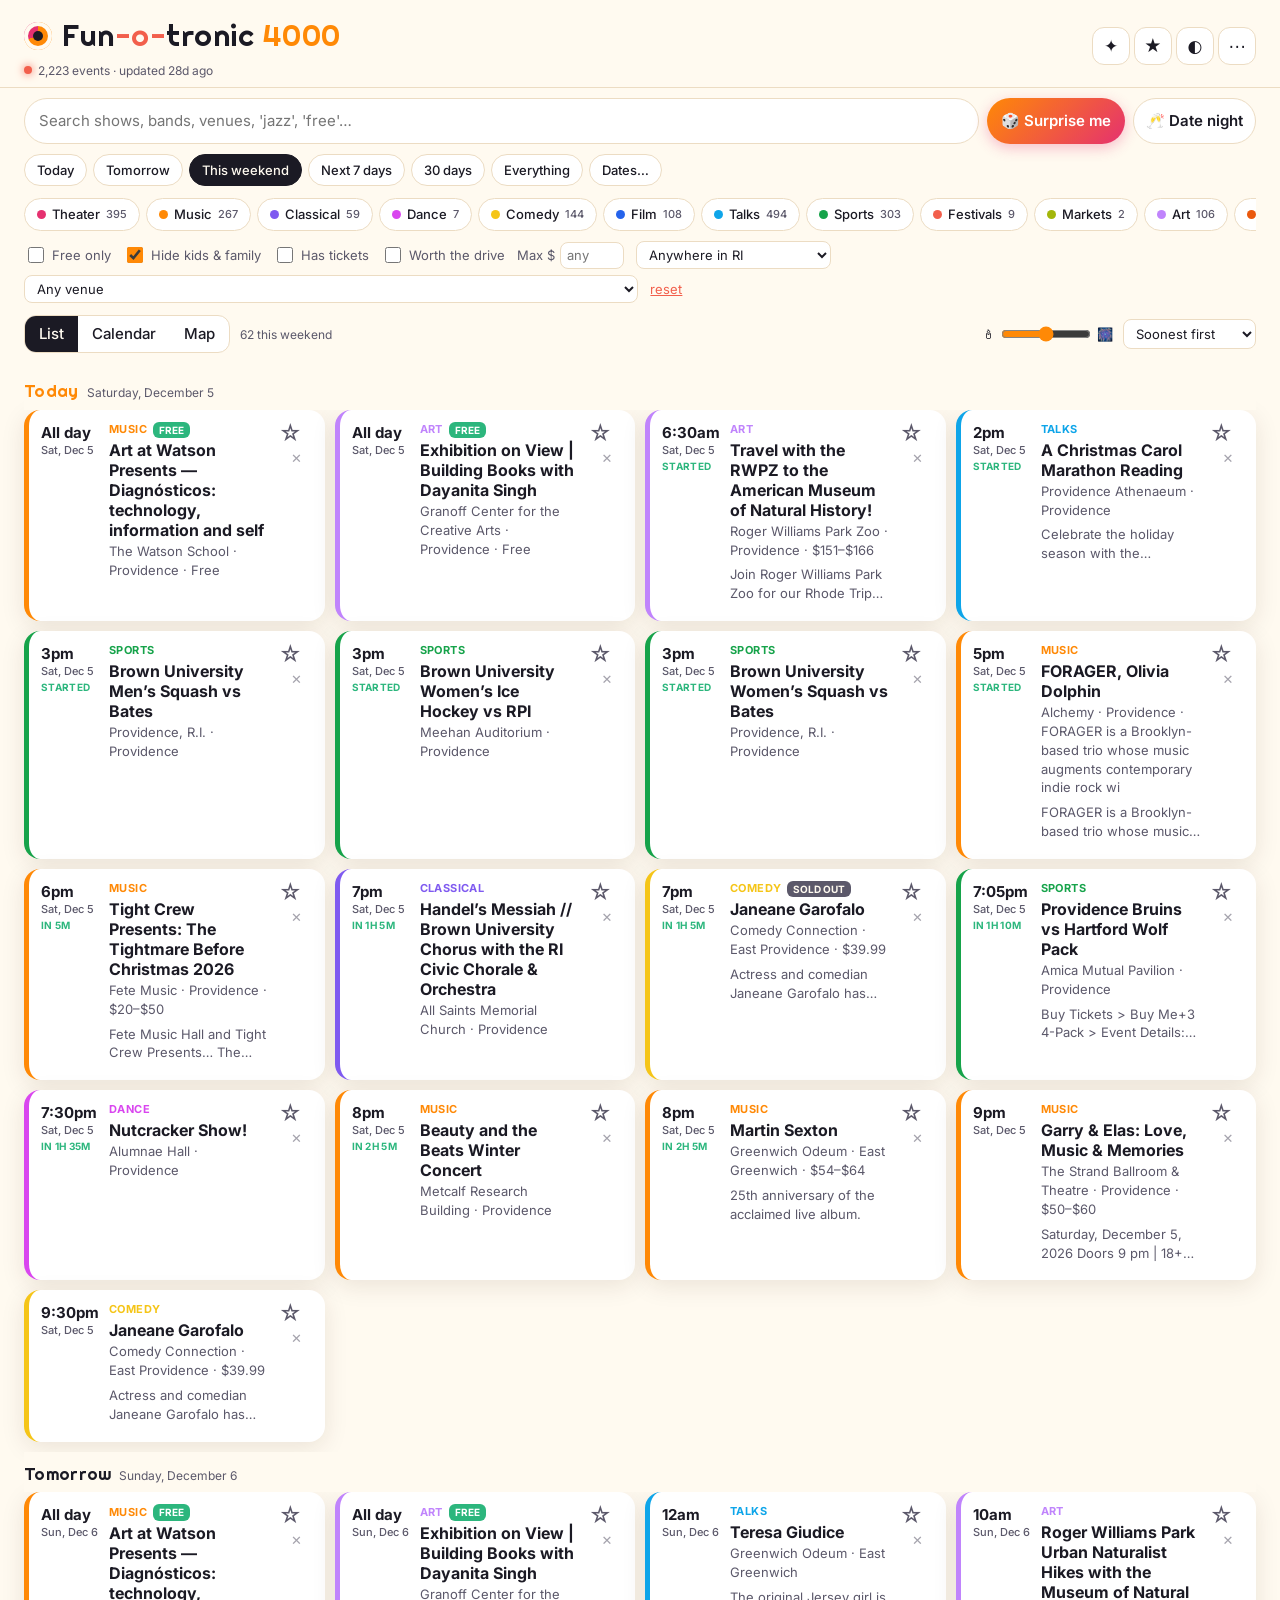
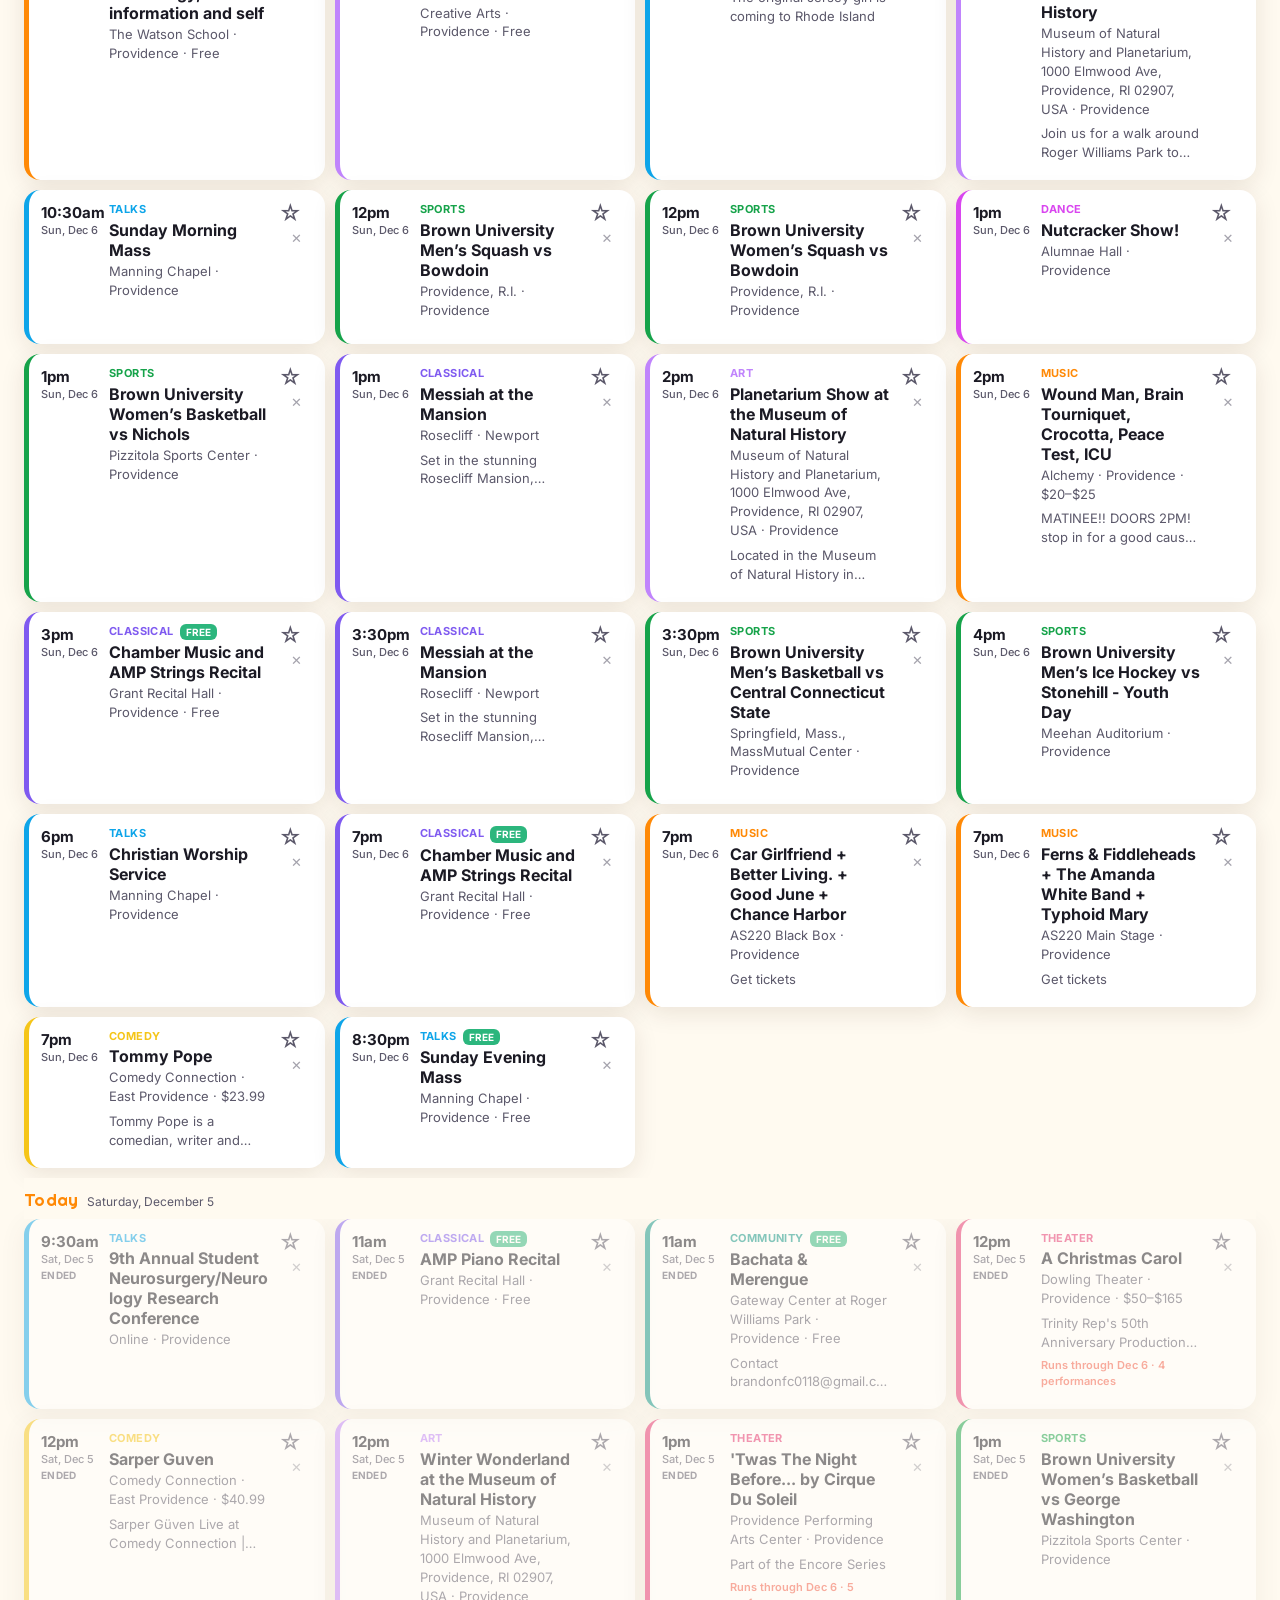
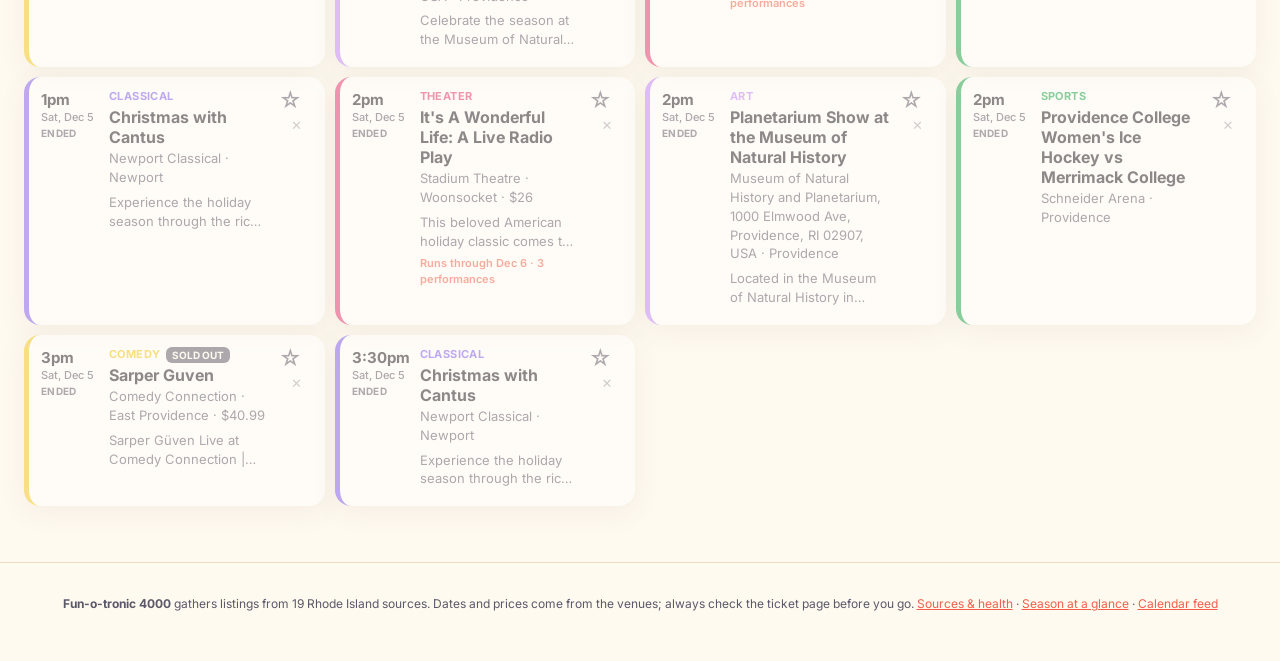
==== commit e2d82a09: "v3: taste that learns, not-for-me, follows, mood dial, date night, can-I-make-it, weather badges, ve" ====
--- a/site/index.html
+++ b/site/index.html
@@ -7,11 +7,11 @@
 <meta name="theme-color" content="#0f0e17">
 <meta name="description" content="What's on in Providence and across Rhode Island — theater, music, film, talks, sports and more, in one place.">
 <title>Fun-o-tronic 4000</title>
-<link rel="icon" href="data:image/svg+xml,%3Csvg xmlns='http://www.w3.org/2000/svg' viewBox='0 0 64 64'%3E%3Ccircle cx='32' cy='32' r='30' fill='%23ff8906'/%3E%3Ccircle cx='32' cy='32' r='12' fill='%230f0e17'/%3E%3Ccircle cx='32' cy='32' r='5' fill='%23f25f4c'/%3E%3C/svg%3E">
+<link rel="icon" href="icon.svg">
 <link rel="manifest" href="manifest.webmanifest">
 <link rel="preconnect" href="https://fonts.googleapis.com">
 <link rel="stylesheet" href="https://fonts.googleapis.com/css2?family=Righteous&family=Inter:wght@400;500;600;700&display=swap">
-<link rel="stylesheet" href="style.css">
+<link rel="stylesheet" href="style.css?v=3">
 </head>
 <body>
 <header class="masthead">
@@ -23,21 +23,24 @@
     <span class="led" id="led"></span><span id="statusText">warming up…</span>
   </div>
   <div class="masthead-actions">
-    <button class="icon-btn" id="btnNew" title="New since your last visit" aria-label="What's new"><span class="ico">✦</span><span class="badge" id="newCount" hidden></span></button>
+    <button class="icon-btn" id="btnNew" title="New since your last visit, and things you follow" aria-label="What's new"><span class="ico">✦</span><span class="badge" id="newCount" hidden></span></button>
     <button class="icon-btn" id="btnStars" title="Your picks" aria-label="Your picks">★<span class="badge" id="starCount" hidden></span></button>
     <button class="icon-btn" id="btnTheme" title="Light / dark" aria-label="Toggle theme">◐</button>
-    <button class="icon-btn" id="btnMore" title="Subscribe & settings" aria-label="Settings">⋯</button>
+    <button class="icon-btn" id="btnMore" title="Subscribe, follows &amp; settings" aria-label="Settings">⋯</button>
   </div>
 </header>
+
+<div class="banner" id="banner" hidden></div>
 
 <nav class="panel" aria-label="Filters">
   <div class="search-row">
     <input type="search" id="q" placeholder="Search shows, bands, venues, 'jazz', 'free'…" autocomplete="off" aria-label="Search">
     <button class="surprise" id="btnSurprise" title="Pick something for me">🎲 Surprise me</button>
+    <button class="datenight" id="btnDate" title="Evening, sit-down, close to home, tickets available">🥂 Date night</button>
   </div>
 
   <div class="chips when" id="whenChips" role="tablist" aria-label="When">
-    <button data-when="tonight">Tonight</button>
+    <button data-when="tonight">Today</button>
     <button data-when="tomorrow">Tomorrow</button>
     <button data-when="weekend" class="on">This weekend</button>
     <button data-when="week">Next 7 days</button>
@@ -56,6 +59,7 @@
     <label class="tog"><input type="checkbox" id="freeOnly"> Free only</label>
     <label class="tog"><input type="checkbox" id="hideKids" checked> Hide kids &amp; family</label>
     <label class="tog"><input type="checkbox" id="ticketsOnly"> Has tickets</label>
+    <label class="tog"><input type="checkbox" id="farToo"> Worth the drive</label>
     <label class="tog price">Max $<input type="number" id="maxPrice" min="0" step="5" placeholder="any" inputmode="numeric"></label>
     <select id="areaSel" aria-label="Area">
       <option value="">Anywhere in RI</option>
@@ -78,8 +82,12 @@
     <button data-view="map">Map</button>
   </div>
   <div class="count" id="count"></div>
+  <label class="mood" title="Quiet night ↔ Big night: tilts the ranking, Surprise me and the calendar picks">
+    <span>🕯</span><input type="range" id="mood" min="0" max="100" value="50" aria-label="Quiet night to big night"><span>🎆</span>
+  </label>
   <select id="sortSel" aria-label="Sort">
     <option value="time">Soonest first</option>
+    <option value="you">Best for you</option>
     <option value="new">Newest listings</option>
     <option value="price">Cheapest first</option>
     <option value="az">A → Z</option>
@@ -105,19 +113,16 @@
 
 <footer class="foot">
   <p><strong>Fun-o-tronic 4000</strong> gathers listings from <span id="srcCount">—</span> Rhode Island sources. Dates and prices come from the venues; always check the ticket page before you go.
-  <a href="#" id="btnSources">Sources &amp; health</a> · <a href="feed.ics" id="feedLink">Calendar feed</a></p>
+  <a href="#" id="btnSources">Sources &amp; health</a> · <a href="season.html">Season at a glance</a> · <a href="feed.ics" id="feedLink">Calendar feed</a></p>
 </footer>
 
-<!-- Event detail sheet -->
 <div class="sheet-backdrop" id="backdrop" hidden></div>
 <aside class="sheet" id="sheet" hidden aria-modal="true" role="dialog"></aside>
-
-<!-- Toast -->
 <div class="toast" id="toast" hidden></div>
 
 <template id="tplCard">
   <article class="card" tabindex="0">
-    <div class="when"><span class="t"></span><span class="d"></span></div>
+    <div class="when"><span class="t"></span><span class="d"></span><span class="soon"></span></div>
     <div class="body">
       <div class="top">
         <span class="cat"></span>
@@ -126,11 +131,15 @@
       <h3 class="title"></h3>
       <div class="where"></div>
       <p class="sum"></p>
+      <div class="run"></div>
     </div>
-    <button class="star" aria-label="Save">☆</button>
+    <div class="side">
+      <button class="star" aria-label="Save">☆</button>
+      <button class="nope" aria-label="Not for me" title="Not for me">✕</button>
+    </div>
   </article>
 </template>
 
-<script src="app.js" defer></script>
+<script src="app.js?v=3" defer></script>
 </body>
 </html>
--- a/site/style.css
+++ b/site/style.css
@@ -249,3 +249,34 @@
 
 /* ---------- footer ---------- */
 .foot { padding: 20px 16px 36px; color: var(--ink2); font-size: 12px; text-align: center; border-top: 1px solid var(--line); margin-top: 24px; }
+
+/* ---------- v3: taste, date night, runs, shortlist, weather ---------- */
+.datenight { border: 1px solid var(--line); border-radius: 999px; padding: 0 12px; background: var(--panel); font-weight: 600; white-space: nowrap; }
+.datenight.lit { background: var(--accent3); border-color: var(--accent3); color: #fff; }
+.mood { display: inline-flex; align-items: center; gap: 4px; font-size: 13px; }
+.mood input { width: 90px; accent-color: var(--accent); }
+.card .soon { font-size: 10px; font-weight: 700; color: var(--accent2); margin-top: 3px; text-transform: uppercase; letter-spacing: .3px; }
+.card.ended { opacity: .5; }
+.card.ended .soon { color: var(--ink2); }
+.card.soon .soon { color: var(--ok); }
+.card .run { font-size: 11px; color: var(--accent2); font-weight: 600; margin-top: 6px; }
+.card .side { display: flex; flex-direction: column; align-items: center; gap: 6px; align-self: start; }
+.card .nope { border: none; background: none; color: var(--ink2); font-size: 13px; padding: 2px 4px; opacity: .55; line-height: 1; }
+.card .nope:hover { opacity: 1; color: var(--accent2); }
+.card .thumb { border: none; background: var(--bg2); border-radius: 50%; width: 30px; height: 30px; font-size: 15px; }
+.card .thumb.on { background: var(--ok); }
+.flag.follow { background: var(--accent3); color: #fff; }
+.flag.vote { background: var(--ok); color: #fff; }
+.flag.wx { background: transparent; color: var(--ink2); font-weight: 600; padding-left: 0; }
+.listbar { display: flex; flex-wrap: wrap; align-items: center; gap: 8px 12px; padding: 10px 12px; margin: 10px 0 4px; background: var(--panel); border-radius: 12px; border: 1px solid var(--line); font-size: 13px; }
+.listbar .fine { color: var(--ink2); font-size: 12px; }
+.banner { background: var(--accent3); color: #fff; padding: 8px 16px; font-size: 13px; text-align: center; }
+.soon-tag { font-style: normal; color: var(--accent2); font-weight: 600; font-size: 12px; }
+.perfs-h { margin: 14px 0 6px; font-size: 13px; color: var(--ink2); text-transform: uppercase; letter-spacing: .4px; }
+.perfs { display: flex; flex-wrap: wrap; gap: 6px; }
+.perf { font-size: 12px; padding: 5px 9px; border-radius: 8px; background: var(--bg2); color: var(--ink); text-decoration: none; border: 1px solid var(--line); }
+.perf.cur { border-color: var(--accent); }
+.perf.so { opacity: .5; text-decoration: line-through; }
+.cal-cell .wxd { font-weight: 500; color: var(--ink2); font-size: 10px; margin-left: 4px; }
+.kv input[type=text] { margin-top: 6px; }
+@media (max-width: 719px) { .mood { display: none; } .datenight { padding: 0 10px; font-size: 13px; } }
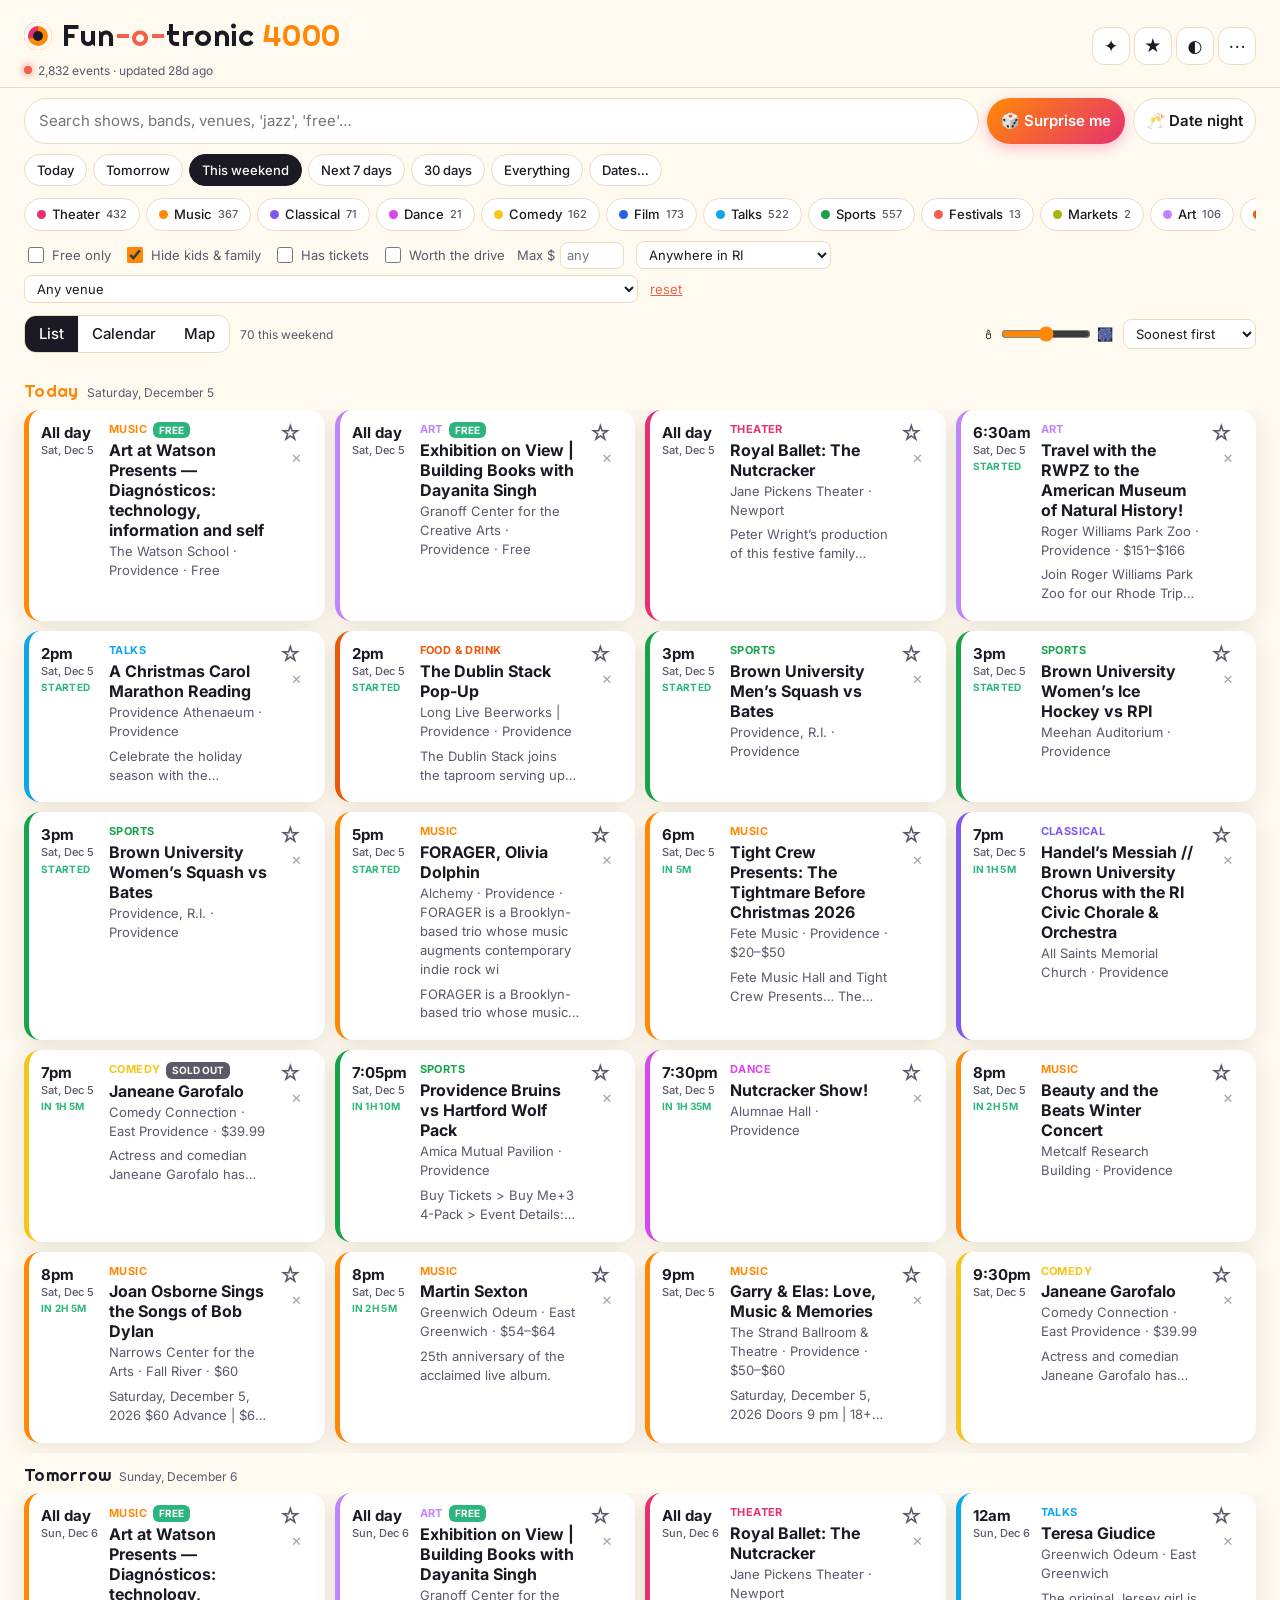
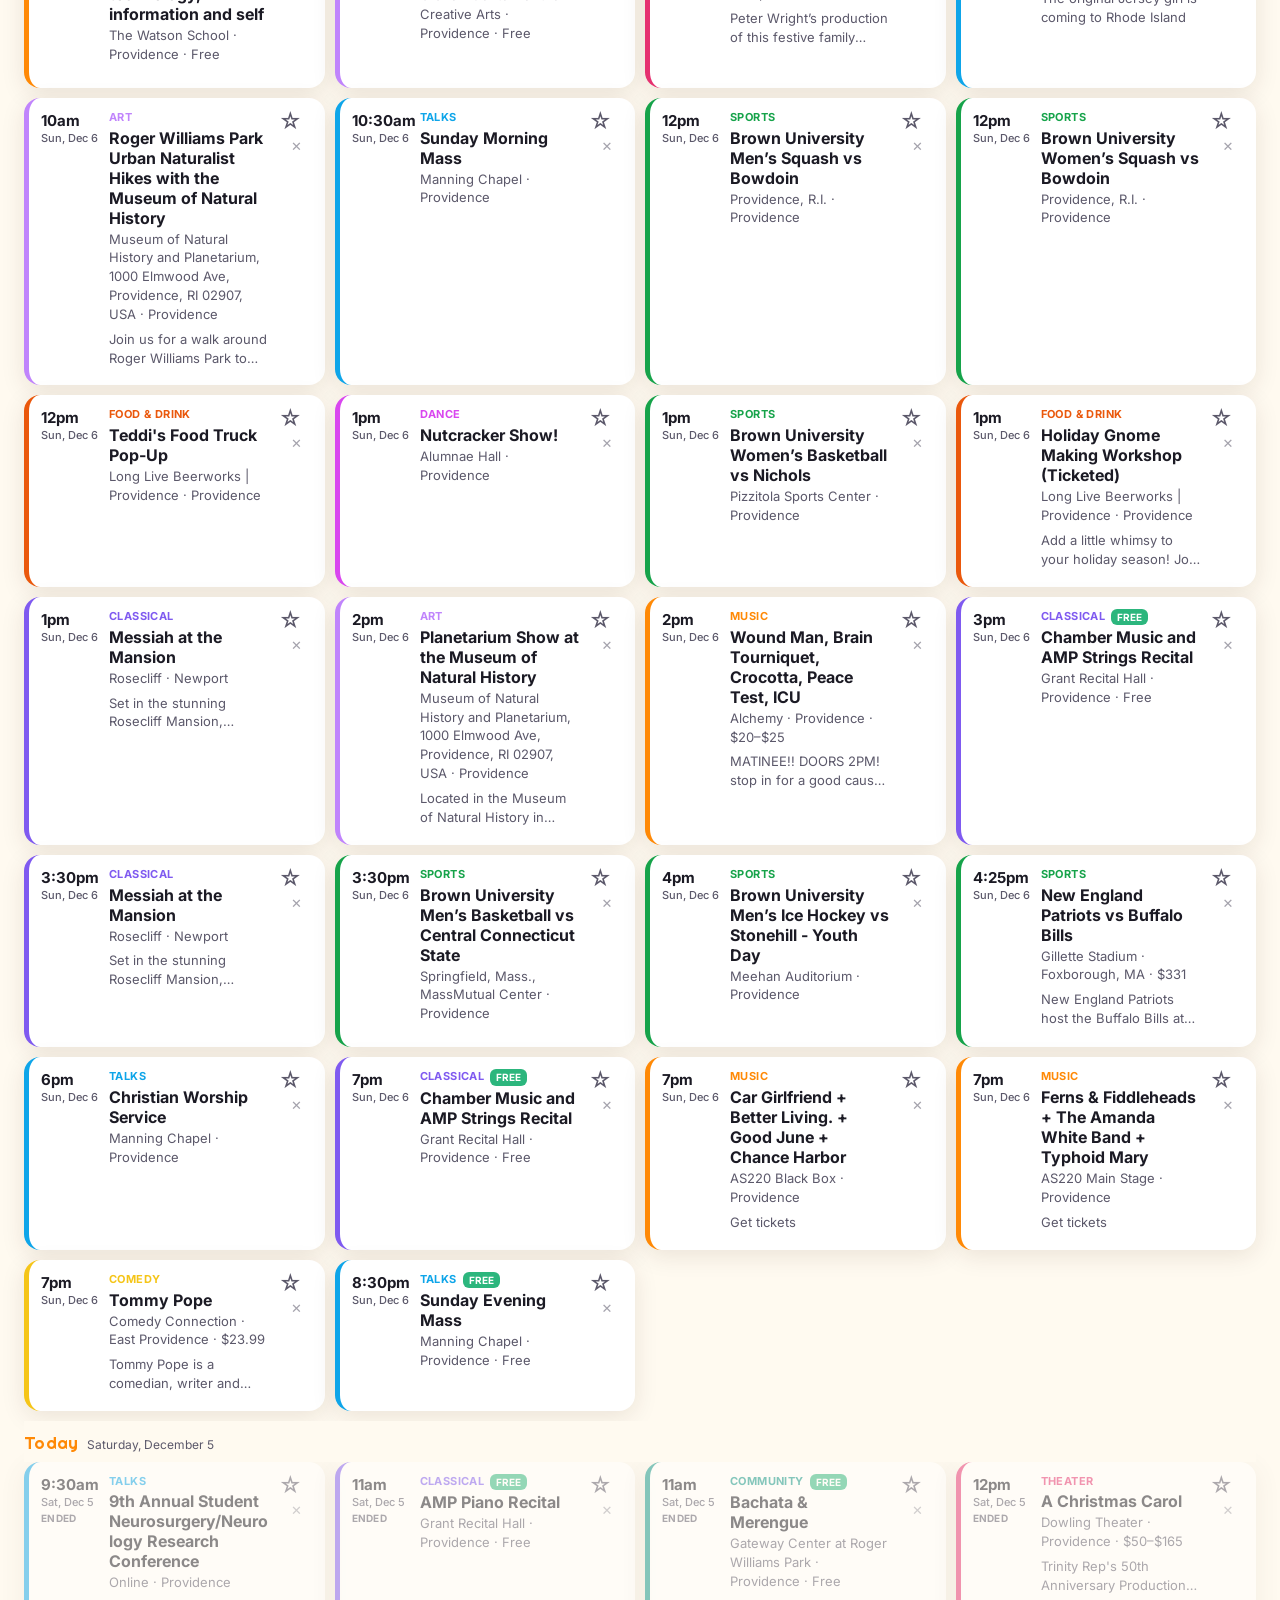
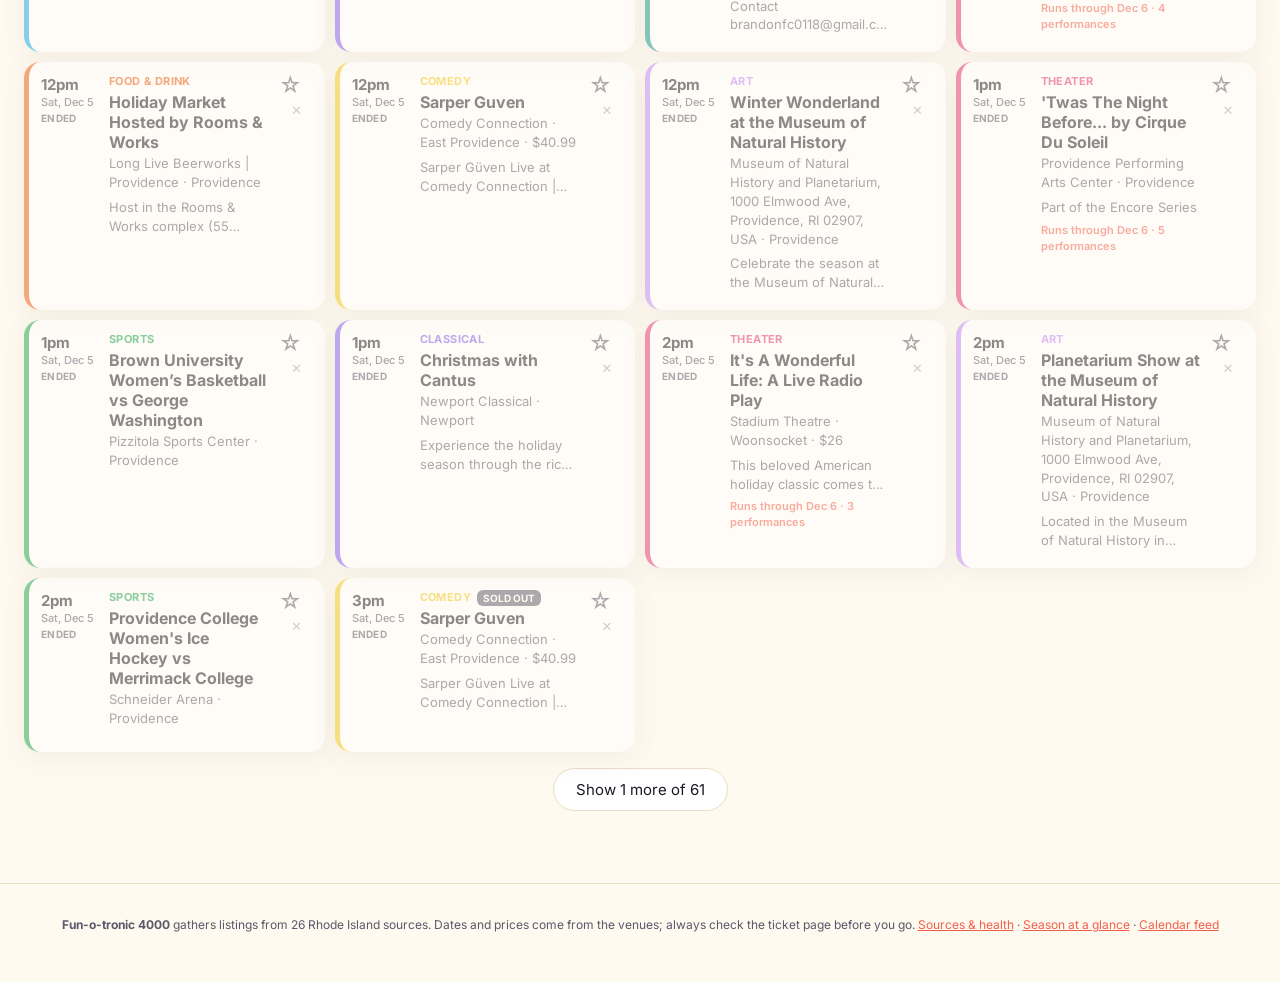
==== commit f810c046: "Phone: fresh files first (network-first offline copy), tighter spacing, two-column toggles, count on" ====
--- a/site/index.html
+++ b/site/index.html
@@ -11,7 +11,7 @@
 <link rel="manifest" href="manifest.webmanifest">
 <link rel="preconnect" href="https://fonts.googleapis.com">
 <link rel="stylesheet" href="https://fonts.googleapis.com/css2?family=Righteous&family=Inter:wght@400;500;600;700&display=swap">
-<link rel="stylesheet" href="style.css?v=3">
+<link rel="stylesheet" href="style.css?v=5">
 </head>
 <body>
 <header class="masthead">
@@ -140,6 +140,6 @@
   </article>
 </template>
 
-<script src="app.js?v=3" defer></script>
+<script src="app.js?v=5" defer></script>
 </body>
 </html>
--- a/site/style.css
+++ b/site/style.css
@@ -81,9 +81,11 @@
 
 /* ---------- filter panel ---------- */
 .panel { padding: 10px 16px 6px; display: grid; gap: 8px; }
+.panel > * { min-width: 0; }
+.search-row > * { min-width: 0; }
 .search-row { display: flex; gap: 8px; }
 #q {
-  flex: 1; min-width: 0; padding: 11px 14px; border-radius: 999px; border: 1px solid var(--line);
+  flex: 1; min-width: 0; width: 100%; padding: 11px 14px; border-radius: 999px; border: 1px solid var(--line);
   background: var(--panel); outline: none;
 }
 #q:focus { border-color: var(--accent); box-shadow: 0 0 0 3px rgba(255,137,6,.2); }
@@ -279,4 +281,48 @@
 .perf.so { opacity: .5; text-decoration: line-through; }
 .cal-cell .wxd { font-weight: 500; color: var(--ink2); font-size: 10px; margin-left: 4px; }
 .kv input[type=text] { margin-top: 6px; }
-@media (max-width: 719px) { .mood { display: none; } .datenight { padding: 0 10px; font-size: 13px; } }
+@media (max-width: 719px) {
+  .mood { display: none; }
+  .search-row { flex-wrap: wrap; }
+  #q { flex: 1 1 100%; }
+  .surprise, .datenight { flex: 1 1 0; padding: 9px 10px; font-size: 14px; text-align: center; }
+  .toggles select { max-width: 100%; }
+  .sheet { padding-left: 14px; padding-right: 14px; }
+  .sheet .hero { width: calc(100% + 28px); margin: 0 -14px 12px; }
+}
+
+.tickets { background: var(--panel); border: 1px solid var(--line); border-left: 5px solid var(--accent); border-radius: var(--radius); padding: 10px 14px; margin: 10px 0; font-size: 13px; }
+.tickets h3 { margin: 0 0 6px; font-size: 14px; }
+.tickets ul { margin: 0; padding-left: 16px; display: grid; gap: 4px; }
+.tickets .chg { color: var(--accent3); }
+.tickets .fine { color: var(--ink2); font-size: 12px; }
+
+/* ---------- phone polish (v5) ---------- */
+@media (max-width: 719px) {
+  .masthead { padding: 10px 12px 6px; }
+  .brand h1 { font-size: 20px; }
+  .icon-btn { width: 34px; height: 34px; font-size: 15px; border-radius: 10px; }
+  .panel { padding: 8px 12px 4px; gap: 7px; }
+  .chips button { padding: 6px 11px; font-size: 13px; }
+  .custom-range { flex-wrap: wrap; gap: 6px 12px; }
+  .custom-range input { max-width: 140px; }
+  .toggles { display: grid; grid-template-columns: 1fr 1fr; gap: 6px 10px; align-items: center; }
+  .toggles .tog { font-size: 13px; }
+  .toggles .tog.price { grid-column: 1; }
+  .toggles select { width: 100%; max-width: none; }
+  .toggles #areaSel { grid-column: 1 / -1; }
+  .toggles #venueSel { grid-column: 1 / -1; }
+  .toggles .linkish { justify-self: start; }
+  .viewbar { flex-wrap: wrap; padding: 6px 12px; gap: 6px 10px; }
+  .viewbar .seg { order: 1; }
+  .viewbar #sortSel { order: 2; margin-left: auto; }
+  .viewbar .count { order: 3; flex-basis: 100%; }
+  main { padding: 0 12px 24px; }
+  .card { grid-template-columns: 52px 1fr 30px; gap: 8px; padding: 10px 8px 10px 10px; }
+  .card .when { font-size: 14px; }
+  .card .title { font-size: 15px; }
+  .cal-grid { gap: 3px; }
+  .cal-cell { padding: 3px; font-size: 11px; aspect-ratio: 1 / 1.1; }
+  .cal-cell .dots i { width: 5px; height: 5px; }
+  .foot { padding: 16px 12px 32px; }
+}
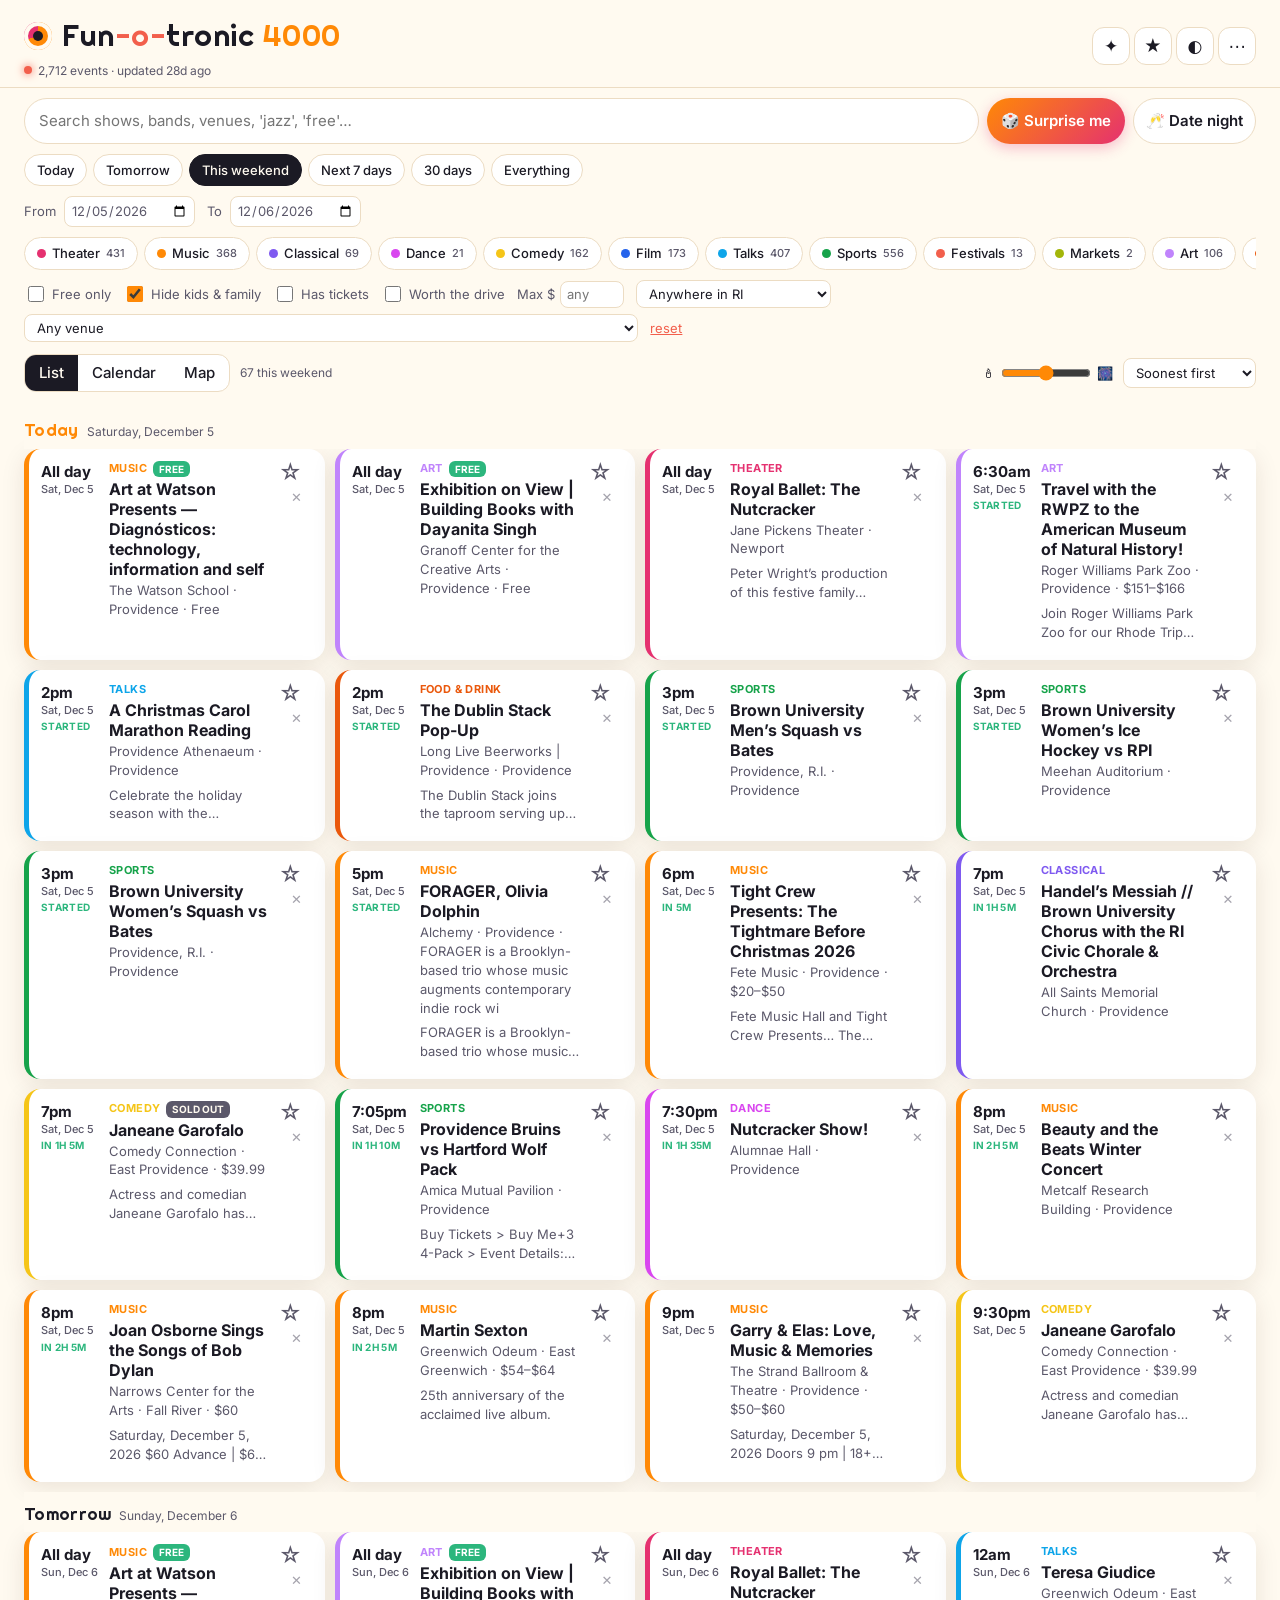
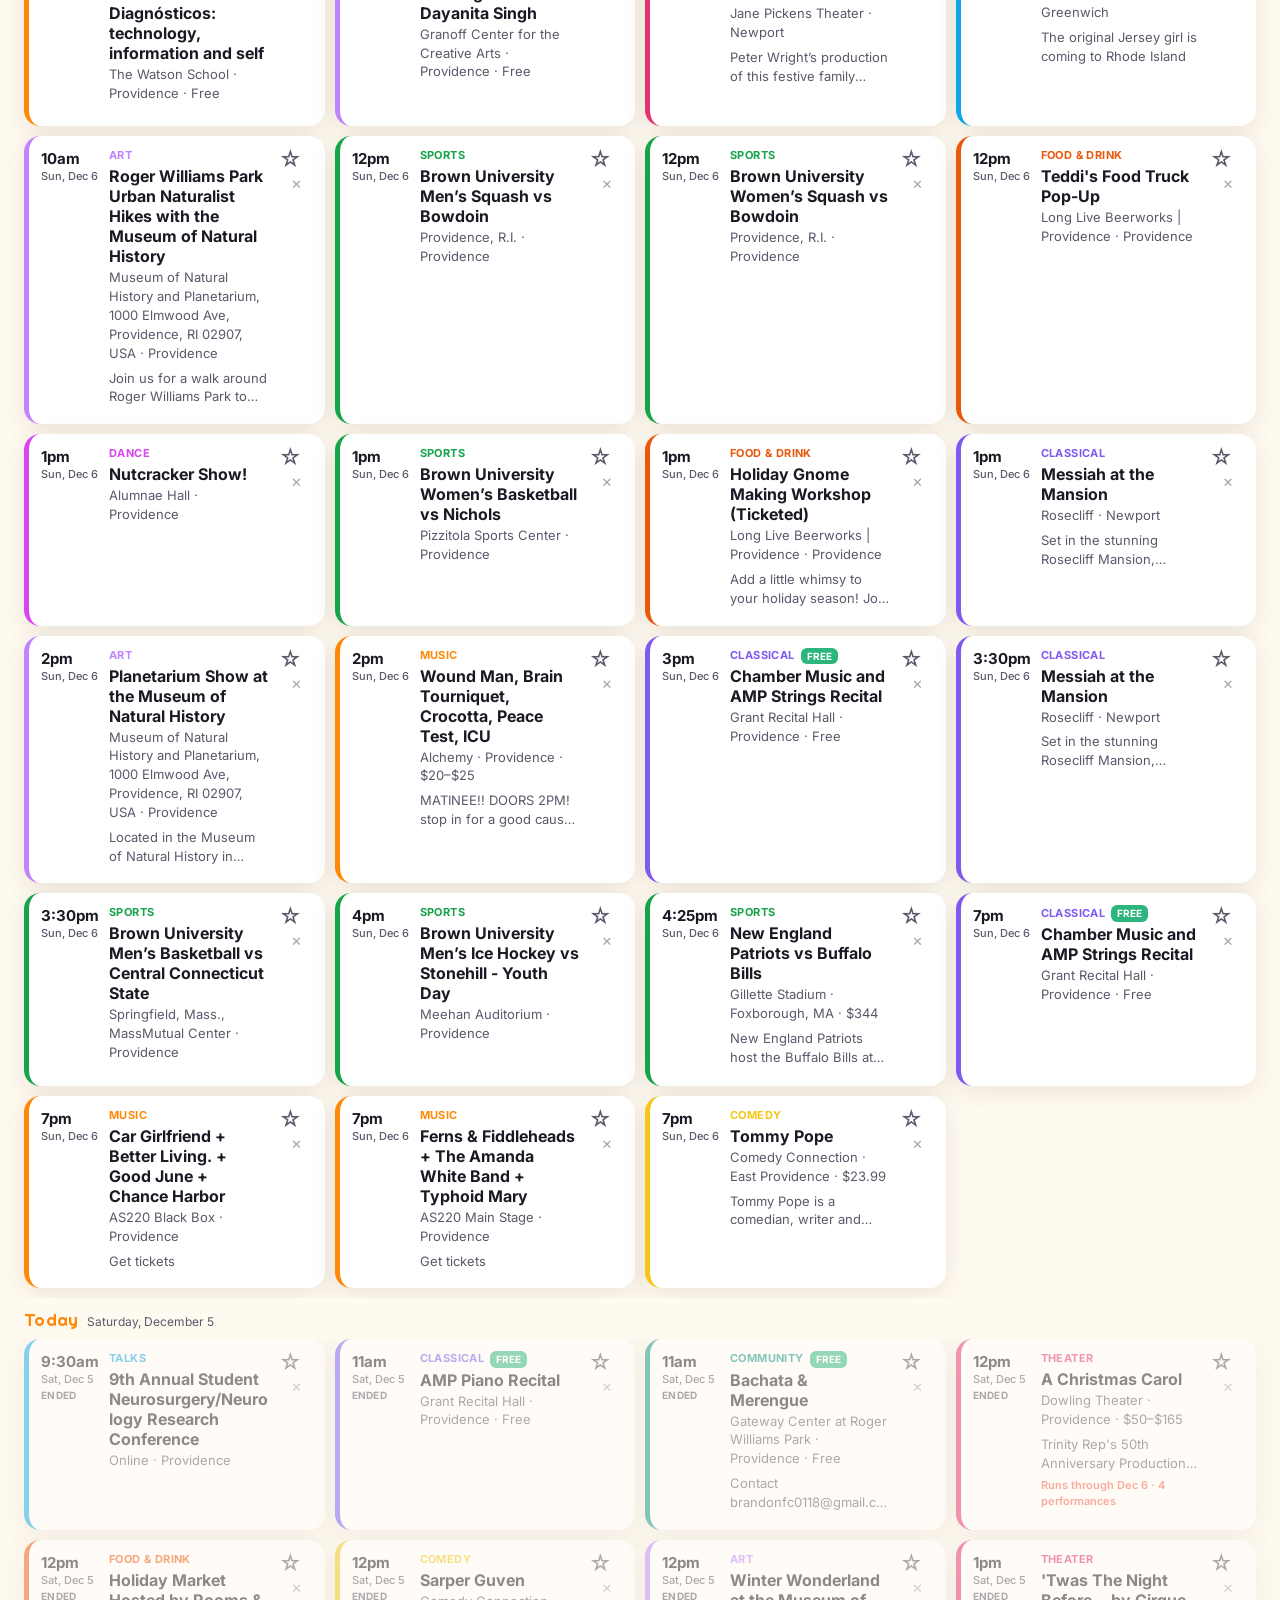
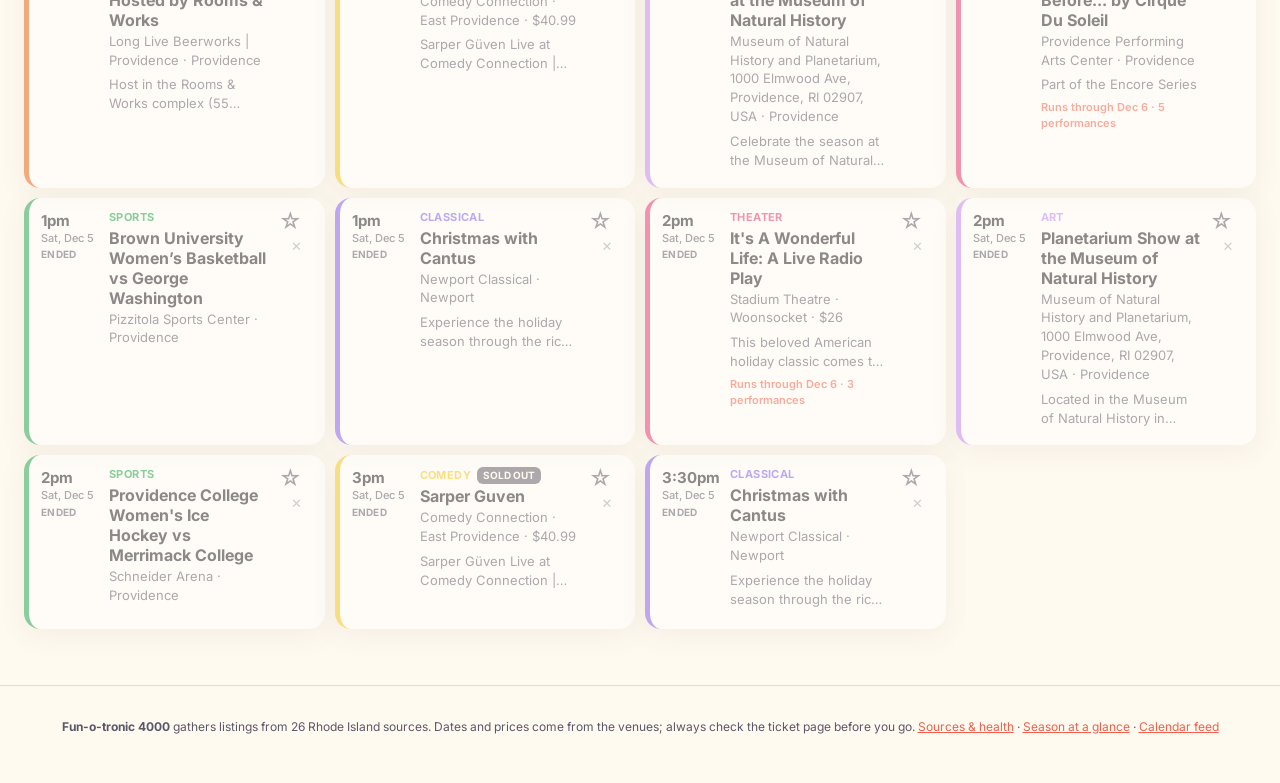
==== commit e0d606e4: "Dates: From/To pickers always shown and in sync; the Dates… chip retired Co-Authored-By: Claude Fabl" ====
--- a/site/index.html
+++ b/site/index.html
@@ -46,9 +46,8 @@
     <button data-when="week">Next 7 days</button>
     <button data-when="month">30 days</button>
     <button data-when="all">Everything</button>
-    <button data-when="custom" id="customWhen">Dates…</button>
   </div>
-  <div class="custom-range" id="customRange" hidden>
+  <div class="custom-range" id="customRange">
     <label>From <input type="date" id="fromDate"></label>
     <label>To <input type="date" id="toDate"></label>
   </div>
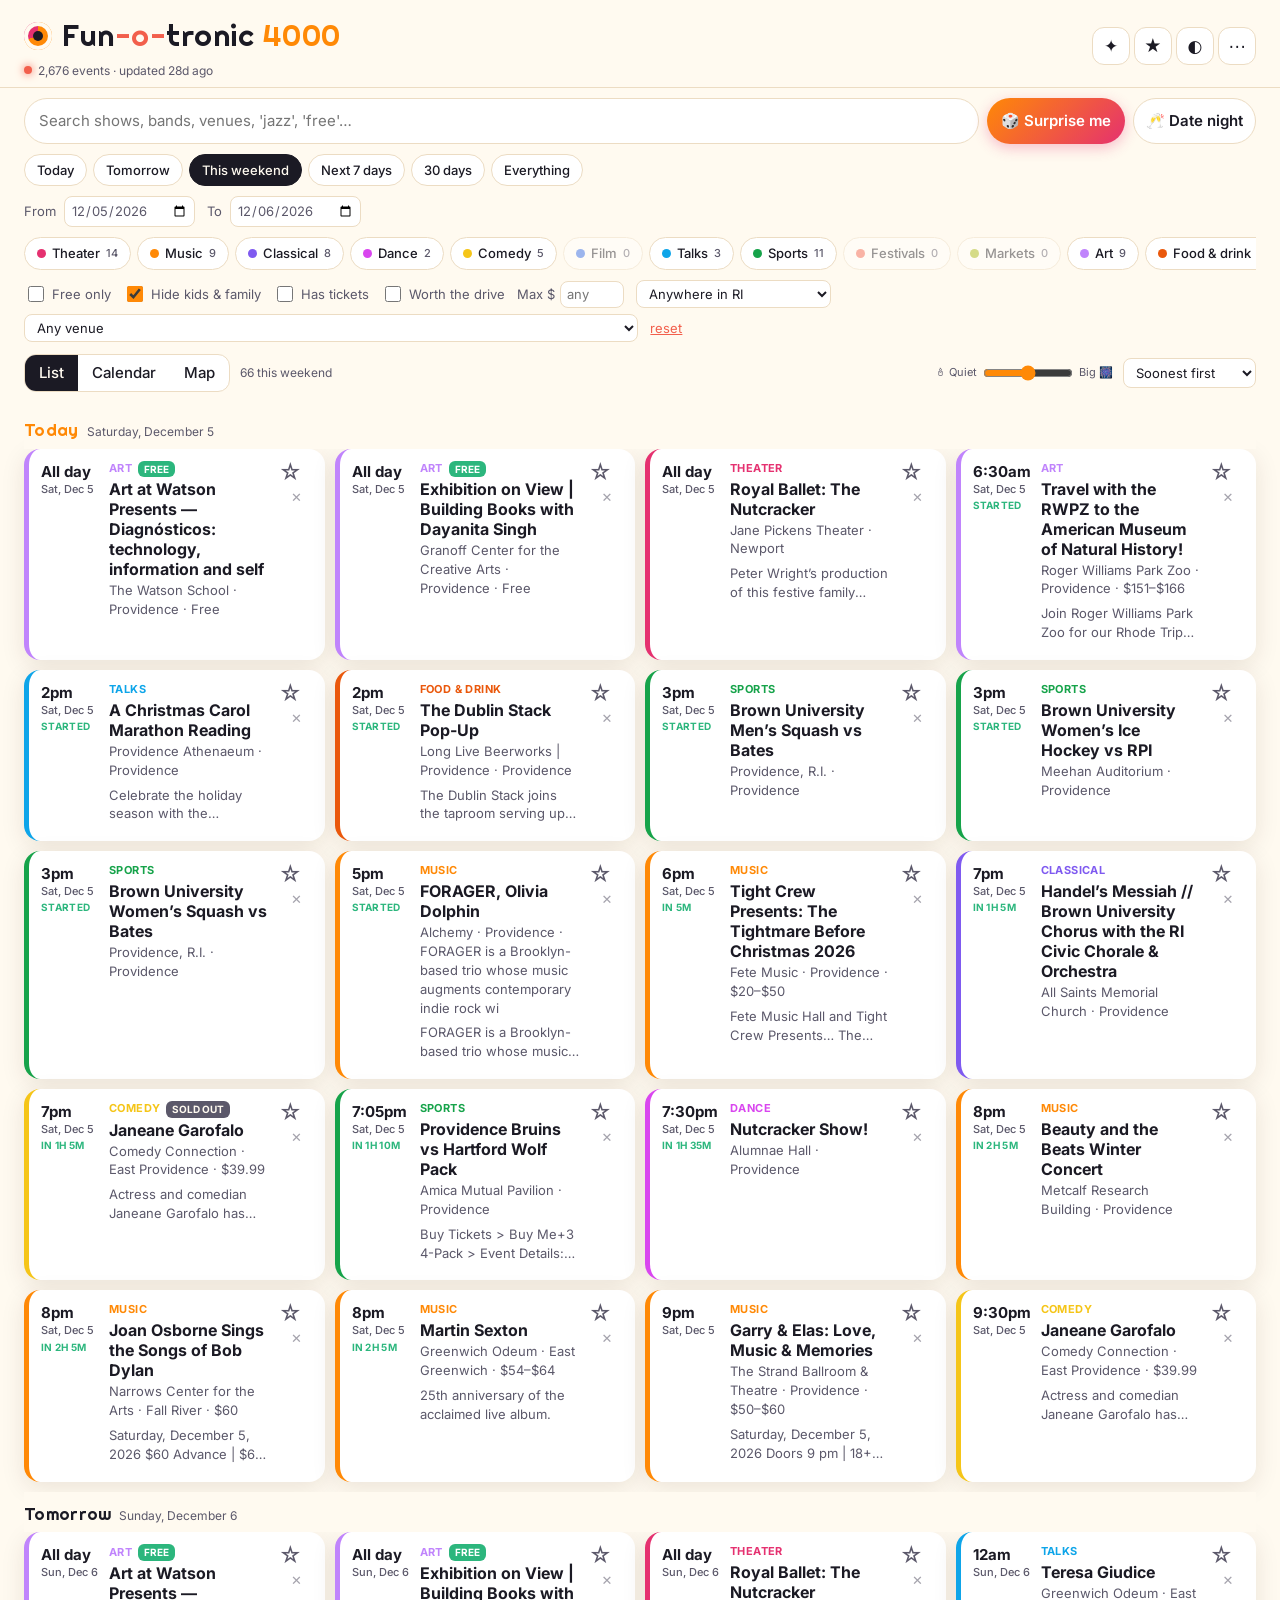
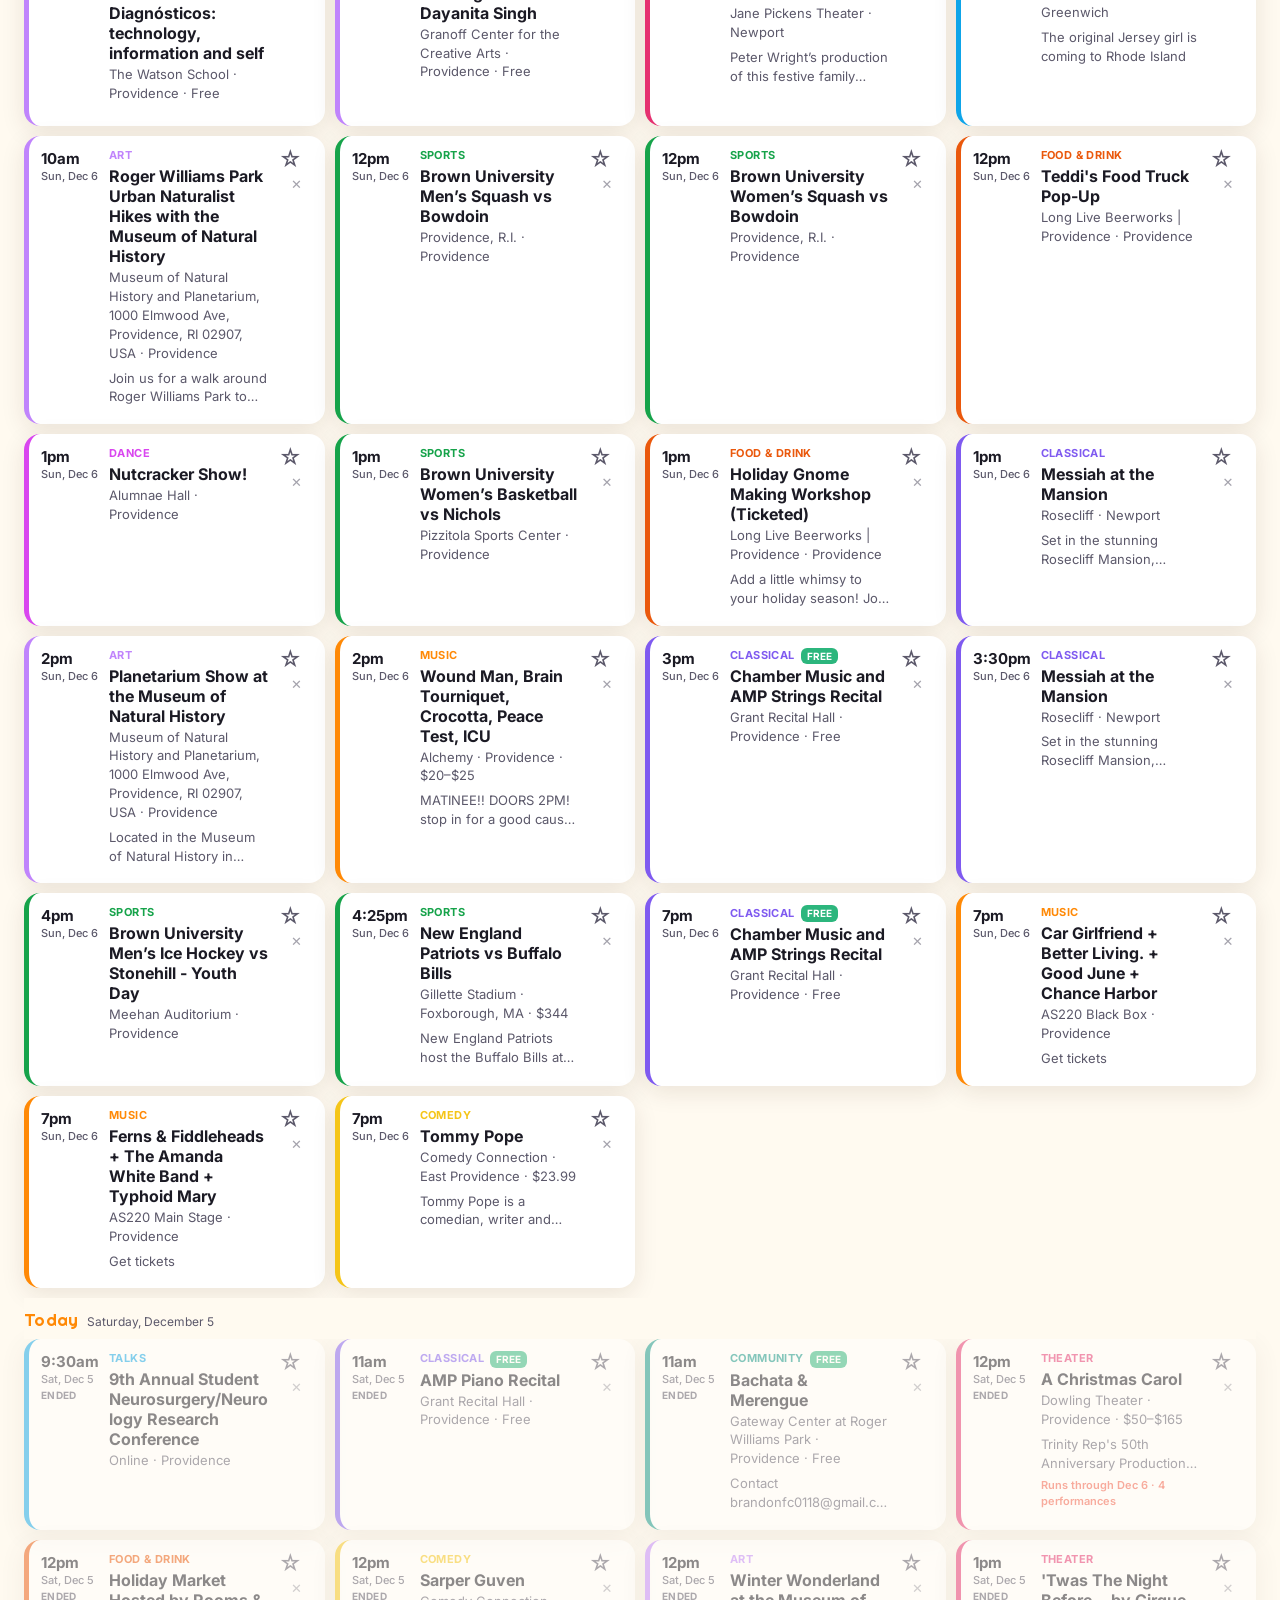
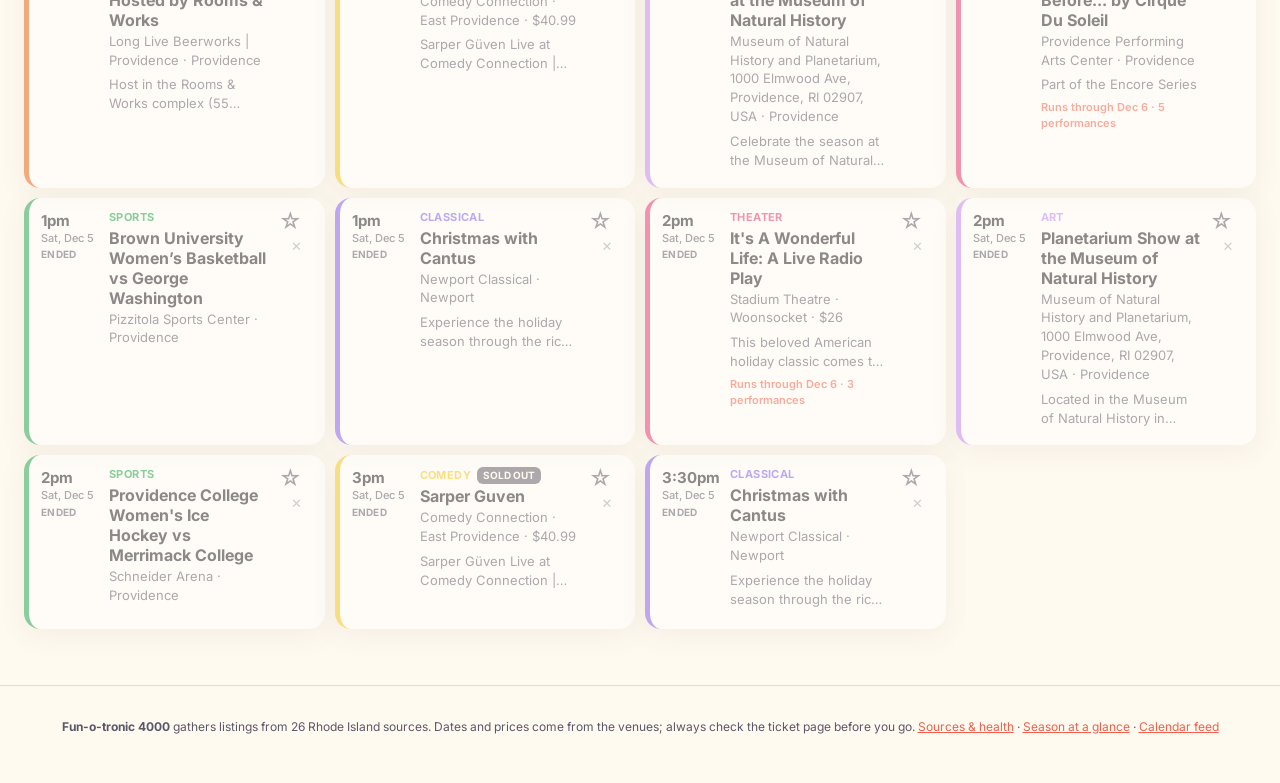
==== commit 71df609f: "Mood dial: label it, explain it, and offer it under settings on phones Co-Authored-By: Claude Fable " ====
--- a/site/index.html
+++ b/site/index.html
@@ -81,8 +81,8 @@
     <button data-view="map">Map</button>
   </div>
   <div class="count" id="count"></div>
-  <label class="mood" title="Quiet night ↔ Big night: tilts the ranking, Surprise me and the calendar picks">
-    <span>🕯</span><input type="range" id="mood" min="0" max="100" value="50" aria-label="Quiet night to big night"><span>🎆</span>
+  <label class="mood" title="Mood: quiet night ↔ big night. Tilts Best-for-you, Surprise me and the calendar's picks — not the list itself.">
+    <span class="mood-l">🕯 Quiet</span><input type="range" id="mood" min="0" max="100" value="50" aria-label="Mood: quiet night to big night"><span class="mood-l">Big 🎆</span>
   </label>
   <select id="sortSel" aria-label="Sort">
     <option value="time">Soonest first</option>
--- a/site/style.css
+++ b/site/style.css
@@ -257,6 +257,7 @@
 .datenight.lit { background: var(--accent3); border-color: var(--accent3); color: #fff; }
 .mood { display: inline-flex; align-items: center; gap: 4px; font-size: 13px; }
 .mood input { width: 90px; accent-color: var(--accent); }
+.mood-l { font-size: 11px; color: var(--ink2); white-space: nowrap; }
 .card .soon { font-size: 10px; font-weight: 700; color: var(--accent2); margin-top: 3px; text-transform: uppercase; letter-spacing: .3px; }
 .card.ended { opacity: .5; }
 .card.ended .soon { color: var(--ink2); }
@@ -326,3 +327,8 @@
   .cal-cell .dots i { width: 5px; height: 5px; }
   .foot { padding: 16px 12px 32px; }
 }
+
+.chips.cats button.empty { opacity: .45; }
+
+.kv input[type=range] { width: 100%; accent-color: var(--accent); }
+.kv .mood-row { display: flex; align-items: center; gap: 8px; font-size: 12px; color: var(--ink2); }
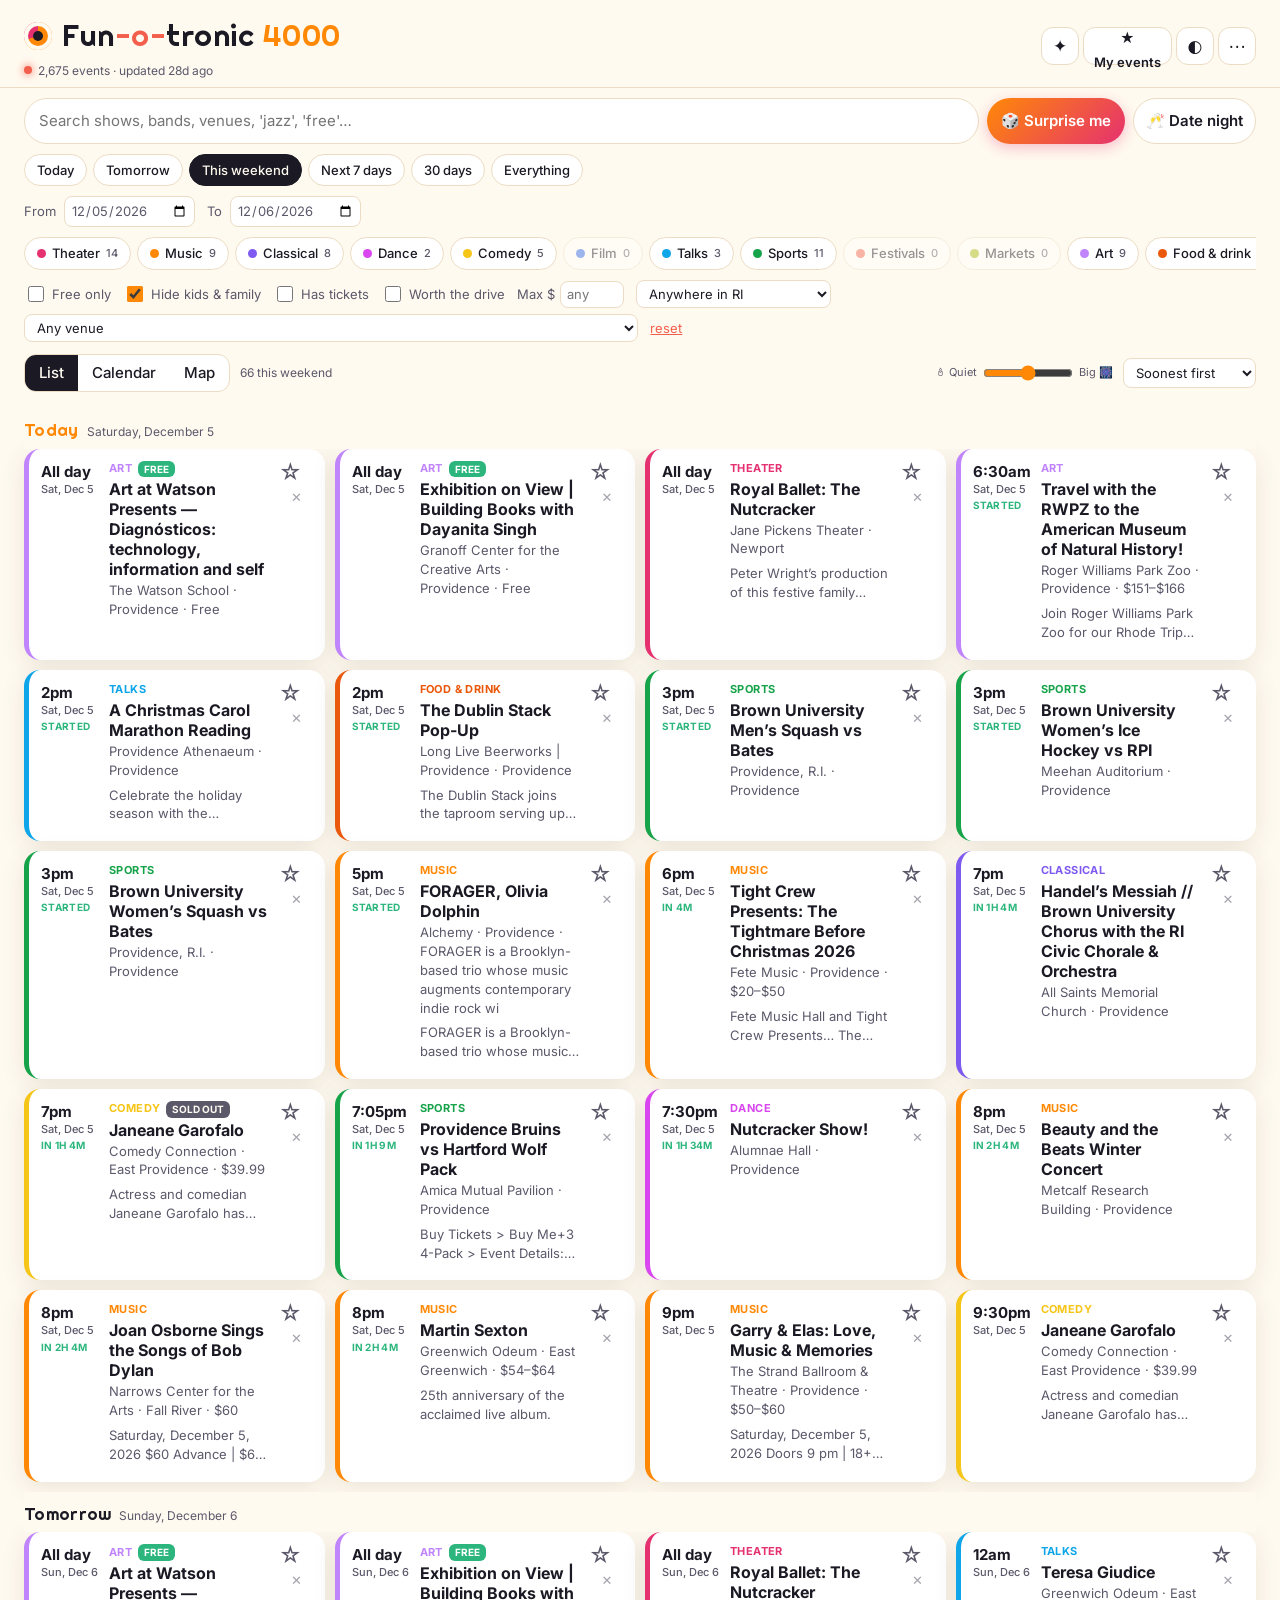
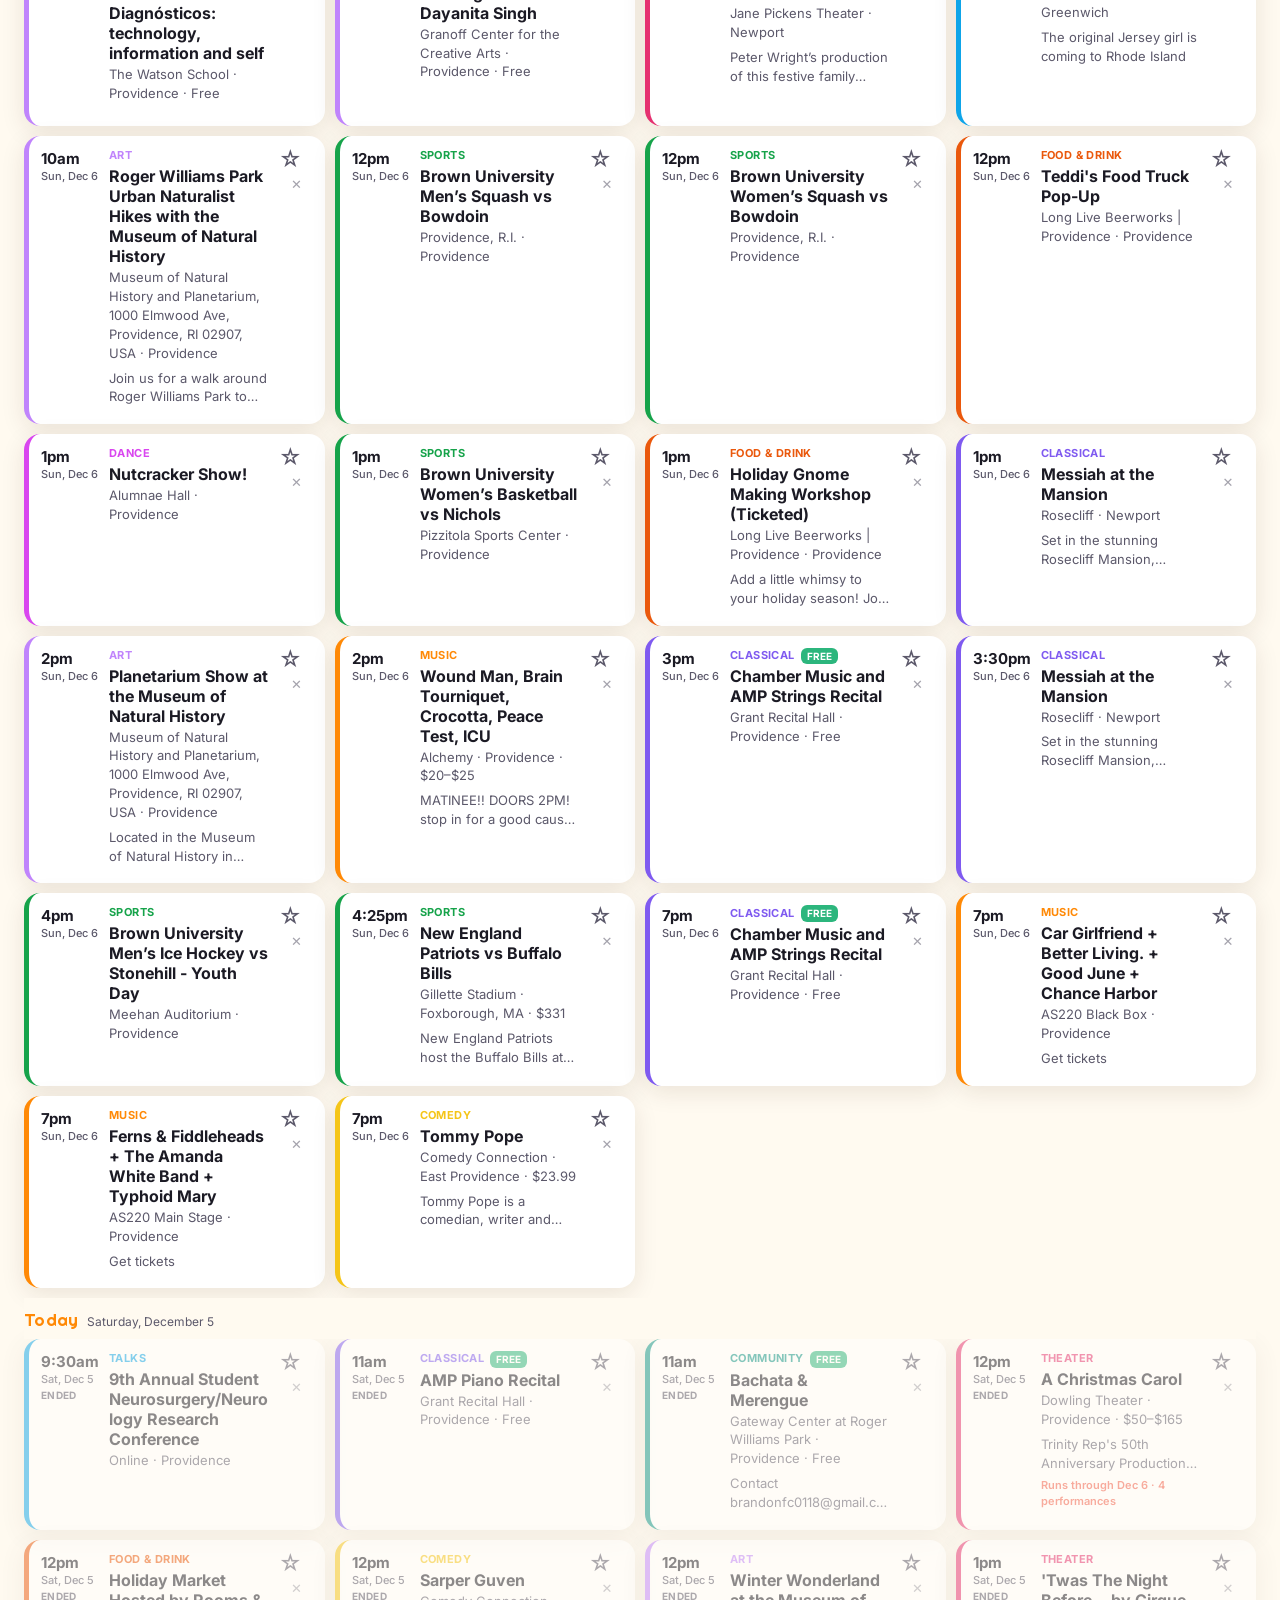
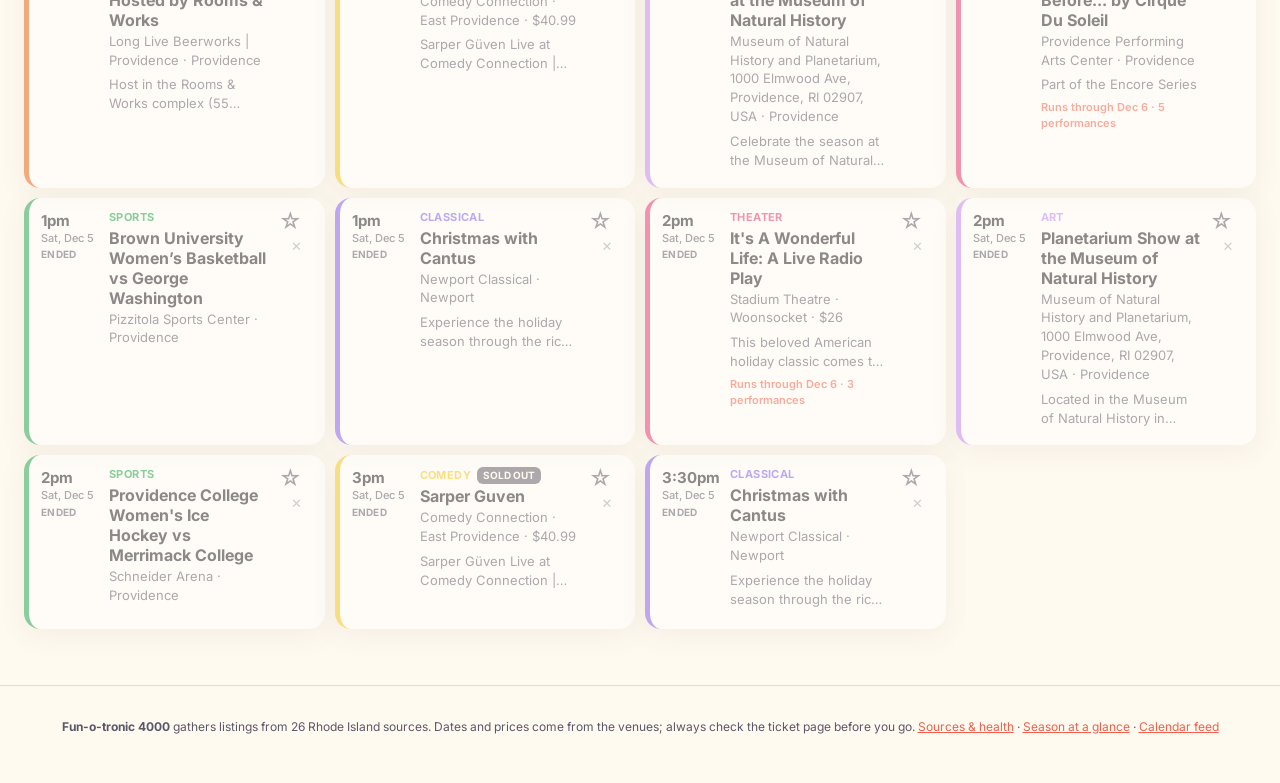
==== commit 4608c3f8: "My events: going first, then your private calendar appointments, then saved picks Co-Authored-By: Cl" ====
--- a/site/index.html
+++ b/site/index.html
@@ -24,7 +24,7 @@
   </div>
   <div class="masthead-actions">
     <button class="icon-btn" id="btnNew" title="New since your last visit, and things you follow" aria-label="What's new"><span class="ico">✦</span><span class="badge" id="newCount" hidden></span></button>
-    <button class="icon-btn" id="btnStars" title="Your picks" aria-label="Your picks">★<span class="badge" id="starCount" hidden></span></button>
+    <button class="icon-btn wide" id="btnStars" title="My events — going, your calendar, saved" aria-label="My events">★ <span class="lbl">My events</span><span class="badge" id="starCount" hidden></span></button>
     <button class="icon-btn" id="btnTheme" title="Light / dark" aria-label="Toggle theme">◐</button>
     <button class="icon-btn" id="btnMore" title="Subscribe, follows &amp; settings" aria-label="Settings">⋯</button>
   </div>
--- a/site/style.css
+++ b/site/style.css
@@ -332,3 +332,31 @@
 
 .kv input[type=range] { width: 100%; accent-color: var(--accent); }
 .kv .mood-row { display: flex; align-items: center; gap: 8px; font-size: 12px; color: var(--ink2); }
+
+/* ---------- going / seen ---------- */
+.flag.going { background: var(--ok); color: #fff; }
+.card.going { box-shadow: 0 0 0 2px var(--ok), var(--shadow); }
+.card.busy { opacity: .55; }
+.btn.going-on { background: var(--ok); border-color: var(--ok); color: #fff; }
+.cal-cell .ev.go { background: color-mix(in srgb, var(--ok) 22%, var(--panel)); border-left-color: var(--ok); font-weight: 600; }
+.cal-cell .ev.dim { opacity: .5; }
+.sheet .list-sm .card { margin: 8px 0; }
+.sheet .list-sm .cards-grid { display: block; }
+.cal-cell { cursor: pointer; }
+
+/* ---------- private calendar layer ---------- */
+.flag.busy { background: #b45309; color: #fff; }
+.cal-cell.has-going { border-color: var(--ok); box-shadow: inset 0 0 0 1px var(--ok); background: color-mix(in srgb, var(--ok) 10%, var(--panel)); }
+.cal-cell.has-busy { background-image: repeating-linear-gradient(135deg, transparent 0 10px, color-mix(in srgb, #b45309 12%, transparent) 10px 12px); }
+.cal-cell .goingdot { font-style: normal; color: var(--ok); font-weight: 800; margin-left: 2px; }
+.cal-cell .busyline { display: block; font-size: 10px; color: #d97706; font-weight: 600; margin-top: 2px; white-space: nowrap; overflow: hidden; text-overflow: ellipsis; width: 100%; }
+.cal-cell.sel .busyline { color: var(--bg); }
+
+/* ---------- my events ---------- */
+.icon-btn.wide { width: auto; padding: 0 10px; gap: 4px; font-size: 14px; }
+.icon-btn.wide .lbl { font-size: 13px; font-weight: 600; }
+.calrows { display: grid; gap: 4px; margin: 6px 0 10px; }
+.calrow { display: grid; grid-template-columns: 150px 1fr; gap: 10px; padding: 7px 12px; background: var(--panel); border: 1px solid var(--line); border-left: 4px solid #d97706; border-radius: 10px; font-size: 13px; }
+.cr-when { color: var(--ink2); white-space: nowrap; }
+.cr-title { font-weight: 500; overflow: hidden; text-overflow: ellipsis; white-space: nowrap; }
+@media (max-width: 719px) { .icon-btn.wide .lbl { display: none; } .icon-btn.wide { width: 34px; padding: 0; } .calrow { grid-template-columns: 1fr; gap: 2px; } }
